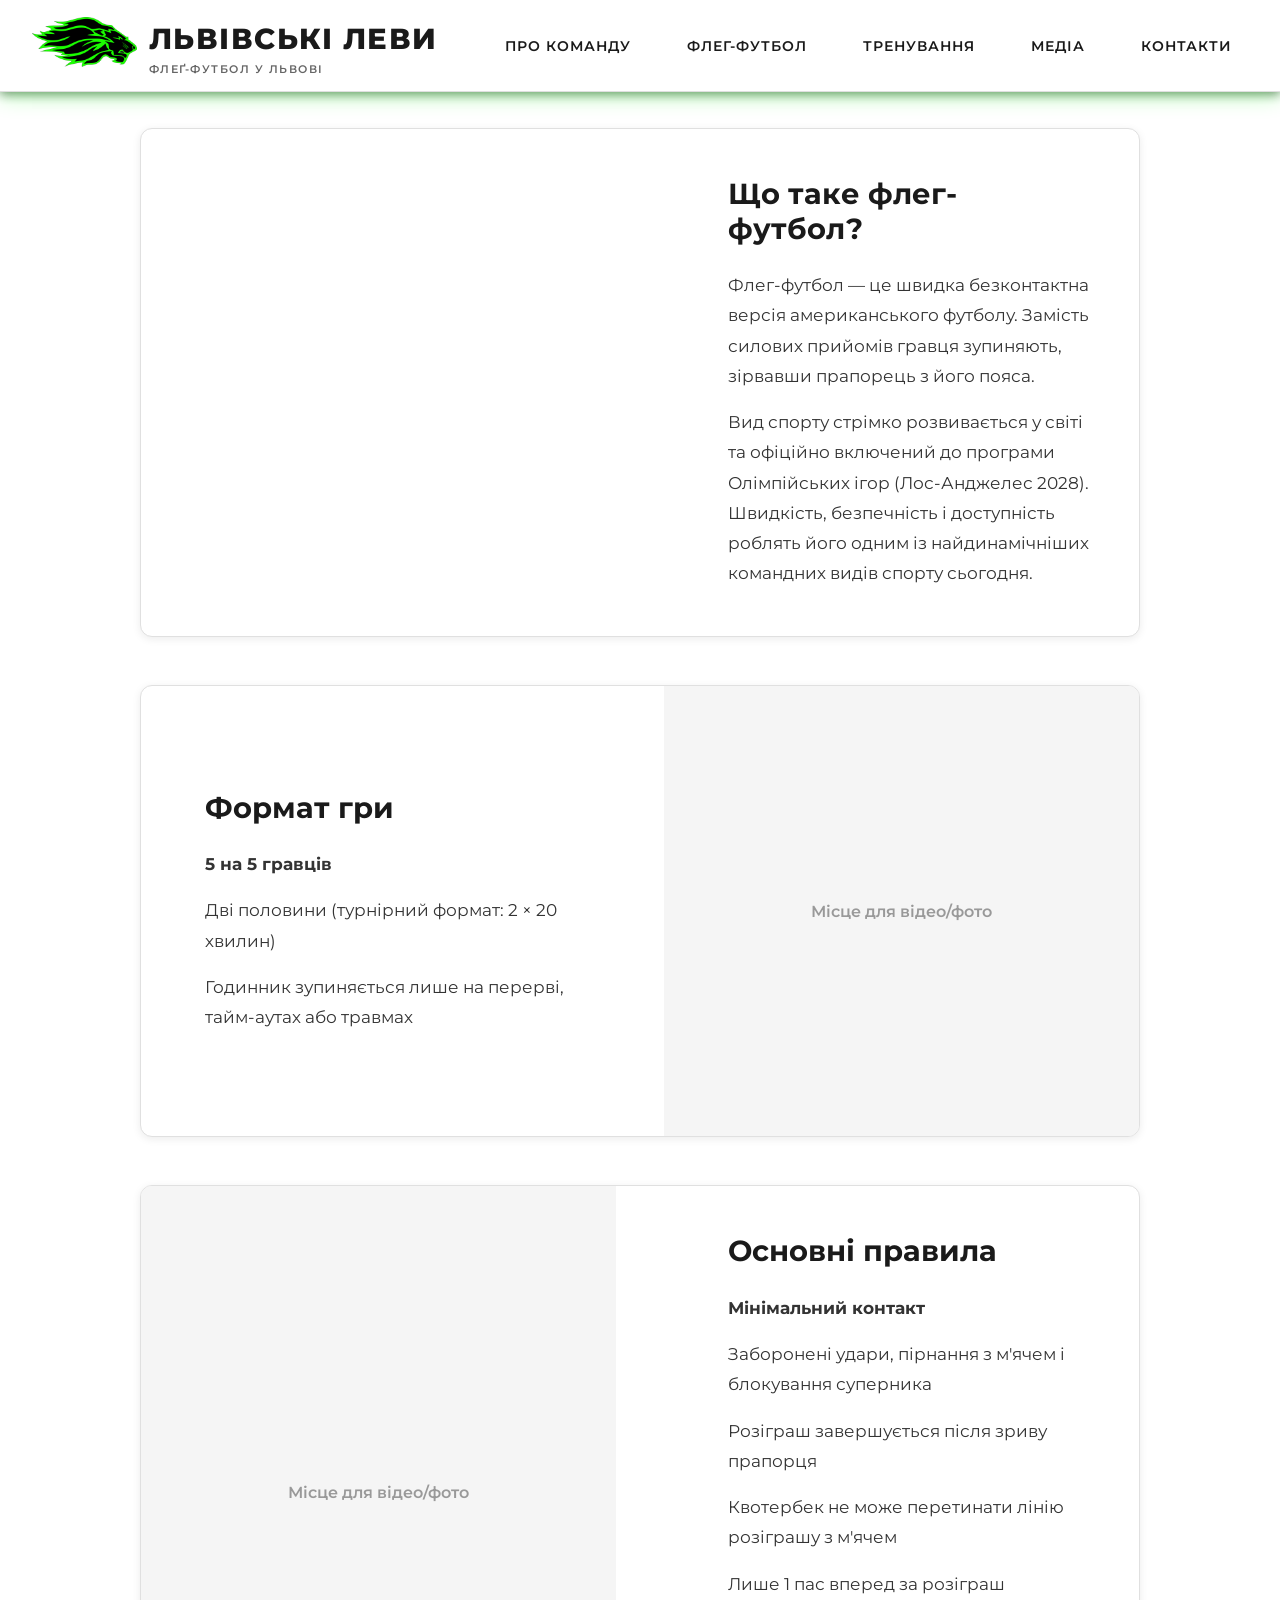
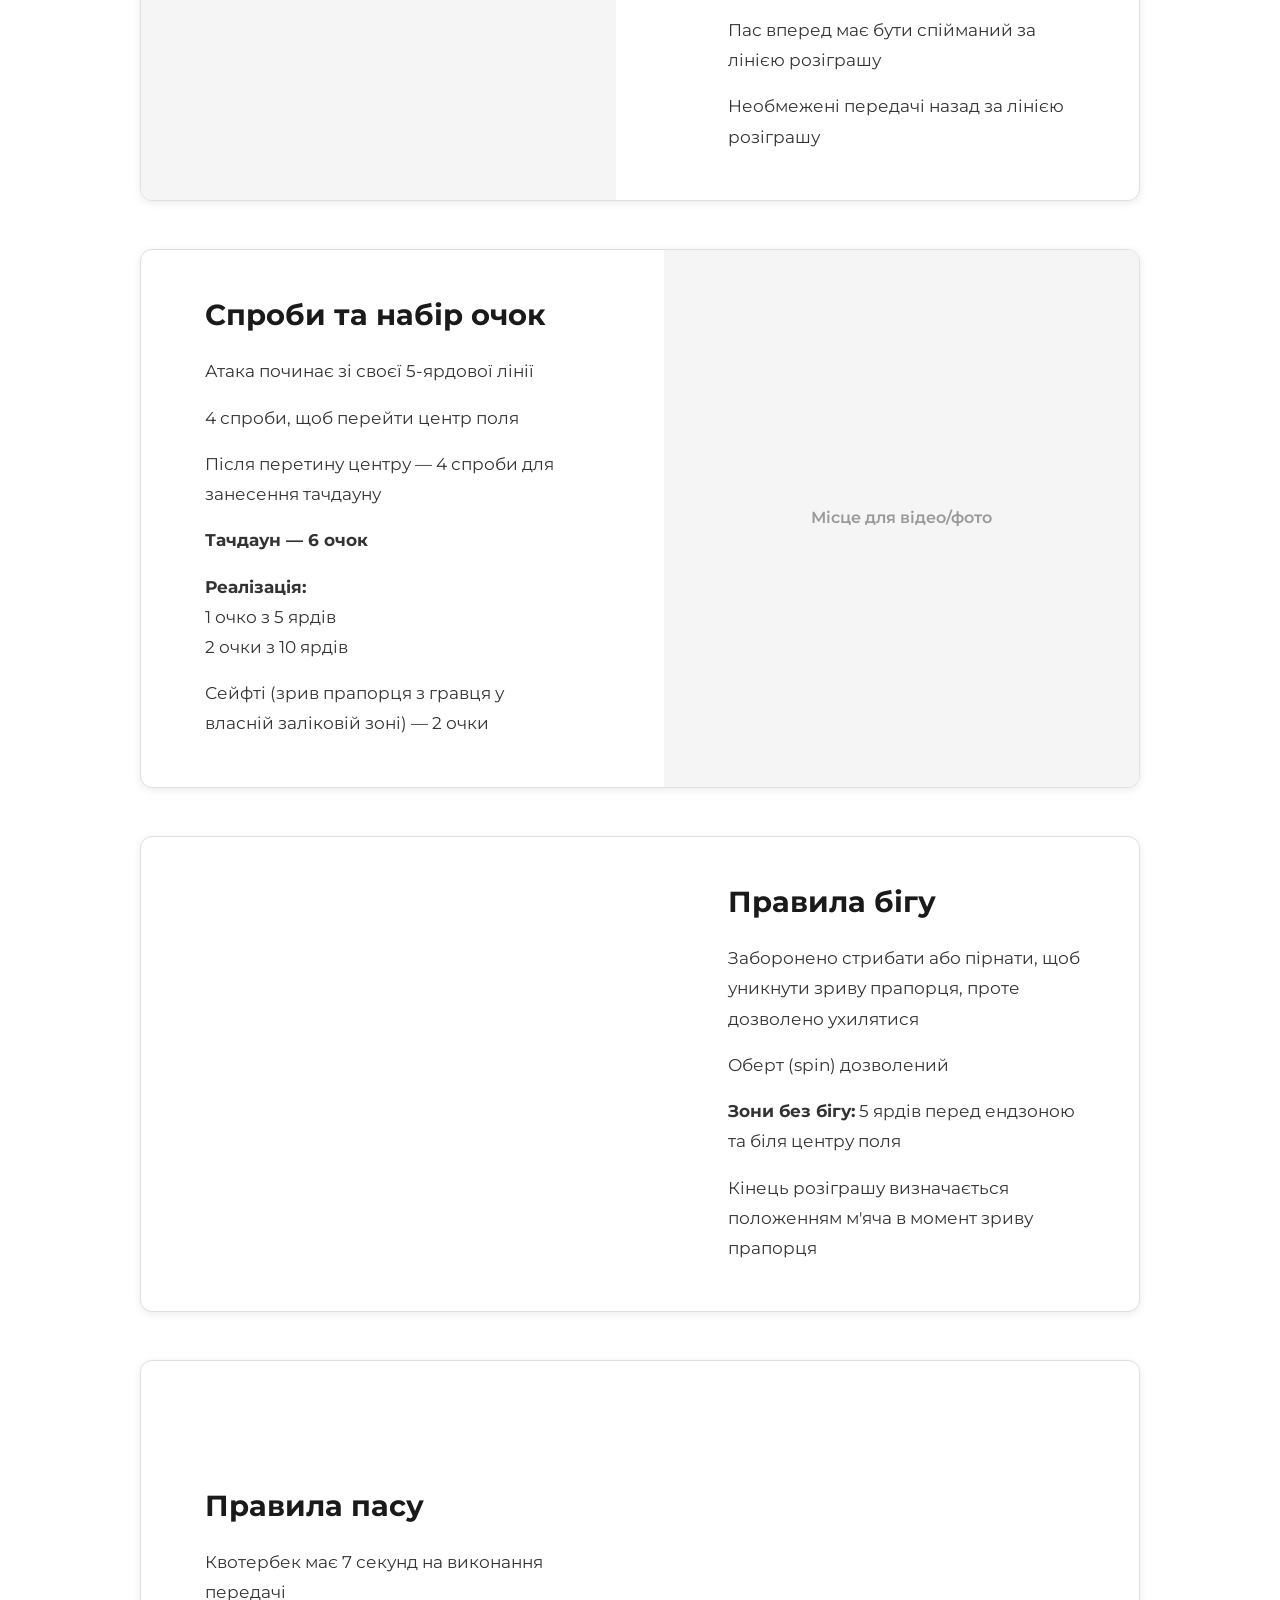
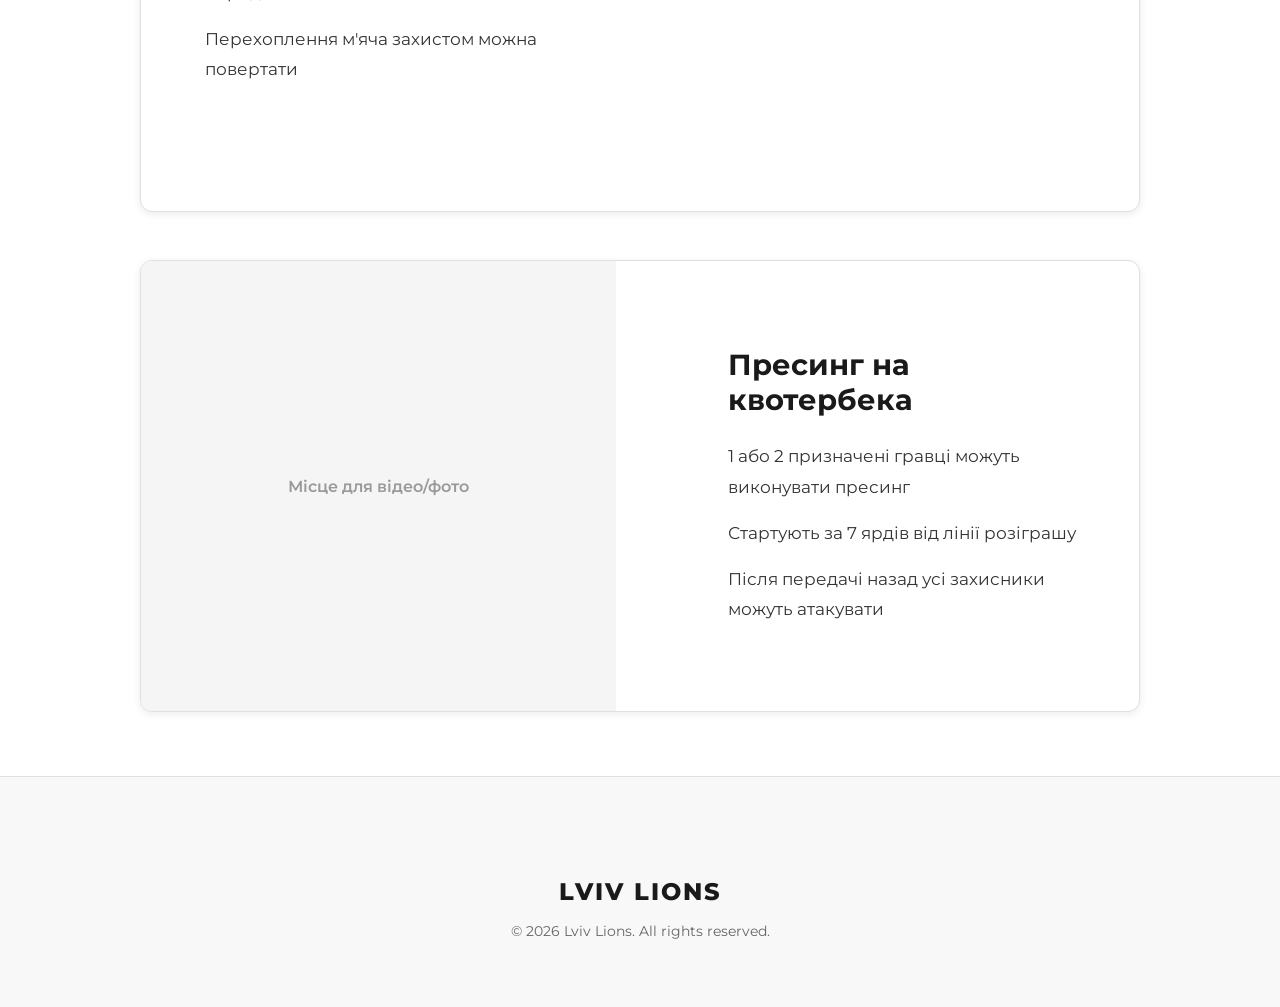
==== flag-football.html @ c024d2a3 "wip" ====
<!DOCTYPE html>
<html lang="uk">

<head>
    <meta charset="UTF-8">
    <meta name="viewport" content="width=device-width, initial-scale=1.0">
    <title>Флег-футбол - Львівські Леви</title>
    <link rel="preconnect" href="https://fonts.googleapis.com">
    <link rel="preconnect" href="https://fonts.gstatic.com" crossorigin>
    <link href="https://fonts.googleapis.com/css2?family=Bebas+Neue&family=Montserrat:wght@400;600;700;800&display=swap"
        rel="stylesheet">
    <link rel="stylesheet" href="styles.css">
    <style>
        /* Override styles for minimalistic white design */
        body {
            background: #ffffff;
        }

        .header {
            background: #ffffff !important;
            border-bottom: 1px solid #e0e0e0;
        }

        .logo-text {
            color: #1a1a1a;
        }

        .logo-tagline {
            color: #666666;
        }

        .nav-menu a {
            color: #1a1a1a;
        }

        .nav-menu a:hover {
            color: #666666;
        }

        .flag-football-page {
            background: #ffffff;
            padding: 8rem 0 4rem 0;
        }

        @media (max-width: 768px) {
            .flag-football-page {
                padding: 6rem 0 4rem 0;
            }
        }

        .page-title {
            color: #1a1a1a;
            font-size: 2.5rem;
            font-weight: 700;
            letter-spacing: 2px;
        }

        .page-subtitle {
            color: #666666;
            font-size: 1rem;
        }

        .rule-tile {
            background: #ffffff;
            border: 1px solid #e0e0e0;
            box-shadow: 0 2px 8px rgba(0, 0, 0, 0.08);
        }

        .rule-tile:hover {
            border-color: #cccccc;
            box-shadow: 0 4px 16px rgba(0, 0, 0, 0.12);
            transform: translateY(-2px);
        }

        @media (min-width: 968px) {
            .rule-tile {
                gap: 3rem;
            }
        }

        .rule-tile__title {
            color: #1a1a1a;
            font-size: 1.8rem;
            font-weight: 700;
        }

        .rule-tile__text {
            color: #333333;
            line-height: 1.8;
        }

        .rules-tiles {
            max-width: 1000px;
            margin: 0 auto;
        }

        .rule-tile__media {
            height: 100%;
            min-height: 400px;
            overflow: hidden;
        }

        @media (min-width: 968px) {
            .rule-tile__media {
                min-height: 450px;
            }
        }

        .rule-tile__content {
            padding: 2rem 2rem 2rem 3rem;
        }

        @media (min-width: 968px) {
            .rule-tile__content {
                padding: 3rem 3rem 3rem 4rem;
            }
        }

        .rule-tile__video {
            width: 100%;
            height: 100%;
            min-height: 100%;
            object-fit: cover;
            object-position: center center;
            display: block;
        }

        .rule-tile__placeholder {
            width: 100%;
            height: 100%;
            display: flex;
            align-items: center;
            justify-content: center;
            background: #f5f5f5;
            color: #999999;
            font-size: 1rem;
            font-weight: 600;
            text-align: center;
            padding: 2rem;
        }

        .footer {
            background: #f8f8f8;
            border-top: 1px solid #e0e0e0;
        }

        .footer-simple h3 {
            color: #1a1a1a;
        }

        .footer-simple p {
            color: #666666;
        }

        .hamburger span {
            background: #1a1a1a;
        }

        @media (max-width: 768px) {
            .page-title {
                font-size: 2rem;
            }
        }
    </style>
</head>

<body>
    <header class="header">
        <div class="header-container">
            <div class="logo">
                <div class="logo-icon">
                    <img src="assets/logo.png" alt="Lviv Lions Logo">
                </div>
                <div class="logo-text-wrapper">
                    <span class="logo-text">ЛЬВІВСЬКІ ЛЕВИ</span>
                    <span class="logo-tagline">Флеґ-футбол у Львові</span>
                </div>
            </div>
            <nav class="nav">
                <ul class="nav-menu">
                    <li><a href="index.html#about">ПРО КОМАНДУ</a></li>
                    <li><a href="flag-football.html">ФЛЕГ-ФУТБОЛ</a></li>
                    <li><a href="index.html#practice-locations">ТРЕНУВАННЯ</a></li>
                    <li><a href="index.html#gallery">МЕДІА</a></li>
                    <li><a href="index.html#contact">КОНТАКТИ</a></li>
                </ul>
            </nav>
            <div class="hamburger">
                <span></span>
                <span></span>
                <span></span>
            </div>
        </div>
    </header>

    <section class="flag-football-page">
        <div class="container">
            <div class="rules-tiles">
                <div class="rule-tile">
                    <div class="rule-tile__media">
                        <video class="rule-tile__video" autoplay loop muted playsinline>
                            <source src="assets/catch-top.mp4" type="video/mp4">
                            Ваш браузер не підтримує відео.
                        </video>
                    </div>
                    <div class="rule-tile__content">
                        <h2 class="rule-tile__title">Що таке флег-футбол?</h2>
                        <p class="rule-tile__text">
                            Флег-футбол — це швидка безконтактна версія американського футболу. Замість силових прийомів
                            гравця зупиняють, зірвавши прапорець з його пояса.
                        </p>
                        <p class="rule-tile__text">
                            Вид спорту стрімко розвивається у світі та офіційно включений до програми Олімпійських ігор
                            (Лос-Анджелес 2028). Швидкість, безпечність і доступність роблять його одним із
                            найдинамічніших командних видів спорту сьогодня.
                        </p>
                    </div>
                </div>

                <div class="rule-tile">
                    <div class="rule-tile__media">
                        <div class="rule-tile__placeholder">Місце для відео/фото</div>
                    </div>
                    <div class="rule-tile__content">
                        <h2 class="rule-tile__title">Формат гри</h2>
                        <p class="rule-tile__text">
                            <strong>5 на 5 гравців</strong>
                        </p>
                        <p class="rule-tile__text">
                            Дві половини (турнірний формат: 2 × 20 хвилин)
                        </p>
                        <p class="rule-tile__text">
                            Годинник зупиняється лише на перерві, тайм-аутах або травмах
                        </p>
                    </div>
                </div>

                <div class="rule-tile">
                    <div class="rule-tile__media">
                        <div class="rule-tile__placeholder">Місце для відео/фото</div>
                    </div>
                    <div class="rule-tile__content">
                        <h2 class="rule-tile__title">Основні правила</h2>
                        <p class="rule-tile__text">
                            <strong>Мінімальний контакт</strong>
                        </p>
                        <p class="rule-tile__text">
                            Заборонені удари, пірнання з м'ячем і блокування суперника
                        </p>
                        <p class="rule-tile__text">
                            Розіграш завершується після зриву прапорця
                        </p>
                        <p class="rule-tile__text">
                            Квотербек не може перетинати лінію розіграшу з м'ячем
                        </p>
                        <p class="rule-tile__text">
                            Лише 1 пас вперед за розіграш
                        </p>
                        <p class="rule-tile__text">
                            Пас вперед має бути спійманий за лінією розіграшу
                        </p>
                        <p class="rule-tile__text">
                            Необмежені передачі назад за лінією розіграшу
                        </p>
                    </div>
                </div>

                <div class="rule-tile">
                    <div class="rule-tile__media">
                        <div class="rule-tile__placeholder">Місце для відео/фото</div>
                    </div>
                    <div class="rule-tile__content">
                        <h2 class="rule-tile__title">Спроби та набір очок</h2>
                        <p class="rule-tile__text">
                            Атака починає зі своєї 5-ярдової лінії
                        </p>
                        <p class="rule-tile__text">
                            4 спроби, щоб перейти центр поля
                        </p>
                        <p class="rule-tile__text">
                            Після перетину центру — 4 спроби для занесення тачдауну
                        </p>
                        <p class="rule-tile__text">
                            <strong>Тачдаун — 6 очок</strong>
                        </p>
                        <p class="rule-tile__text">
                            <strong>Реалізація:</strong><br>
                            1 очко з 5 ярдів<br>
                            2 очки з 10 ярдів
                        </p>
                        <p class="rule-tile__text">
                            Сейфті (зрив прапорця з гравця у власній заліковій зоні) — 2 очки
                        </p>
                    </div>
                </div>

                <div class="rule-tile">
                    <div class="rule-tile__media">
                        <video class="rule-tile__video" autoplay loop muted playsinline>
                            <source src="assets/run-square.mp4?v=2" type="video/mp4">
                            Ваш браузер не підтримує відео.
                        </video>
                    </div>
                    <div class="rule-tile__content">
                        <h2 class="rule-tile__title">Правила бігу</h2>
                        <p class="rule-tile__text">
                            Заборонено стрибати або пірнати, щоб уникнути зриву прапорця, проте дозволено ухилятися
                        </p>
                        <p class="rule-tile__text">
                            Оберт (spin) дозволений
                        </p>
                        <p class="rule-tile__text">
                            <strong>Зони без бігу:</strong> 5 ярдів перед ендзоною та біля центру поля
                        </p>
                        <p class="rule-tile__text">
                            Кінець розіграшу визначається положенням м'яча в момент зриву прапорця
                        </p>
                    </div>
                </div>

                <div class="rule-tile">
                    <div class="rule-tile__media">
                        <video class="rule-tile__video" autoplay loop muted playsinline>
                            <source src="assets/catchm-square.mp4?v=2" type="video/mp4">
                            Ваш браузер не підтримує відео.
                        </video>
                    </div>
                    <div class="rule-tile__content">
                        <h2 class="rule-tile__title">Правила пасу</h2>
                        <p class="rule-tile__text">
                            Квотербек має 7 секунд на виконання передачі
                        </p>
                        <p class="rule-tile__text">
                            Перехоплення м'яча захистом можна повертати
                        </p>
                    </div>
                </div>

                <div class="rule-tile">
                    <div class="rule-tile__media">
                        <div class="rule-tile__placeholder">Місце для відео/фото</div>
                    </div>
                    <div class="rule-tile__content">
                        <h2 class="rule-tile__title">Пресинг на квотербека</h2>
                        <p class="rule-tile__text">
                            1 або 2 призначені гравці можуть виконувати пресинг
                        </p>
                        <p class="rule-tile__text">
                            Стартують за 7 ярдів від лінії розіграшу
                        </p>
                        <p class="rule-tile__text">
                            Після передачі назад усі захисники можуть атакувати
                        </p>
                    </div>
                </div>
            </div>
        </div>
    </section>

    <footer class="footer">
        <div class="container">
            <div class="footer-simple">
                <h3>LVIV LIONS</h3>
                <p>&copy; 2026 Lviv Lions. All rights reserved.</p>
            </div>
        </div>
    </footer>

    <script src="script.js"></script>
</body>

</html>
---- styles.css ----
* {
    margin: 0;
    padding: 0;
    box-sizing: border-box;
}

:root {
    /* Primary Brand Colors - Neon Green */
    --primary-color: #00FF00;
    --primary-light: #66FF66;
    --primary-dark: #00BB00;

    /* Secondary Colors - Black */
    --secondary-color: #000000;
    --secondary-light: #1A1A1A;
    --secondary-dark: #0D0D0D;

    /* Accent Colors - Bright Lime */
    --accent-color: #39FF14;
    --accent-light: #B3FFB3;
    --accent-dark: #00CC33;

    /* Text Colors */
    --text-dark: #000000;
    --text-body: #333333;
    --text-light: #ffffff;
    --text-gray: #666666;
    --text-muted: #999999;

    /* Background Colors */
    --bg-light: #FFFFFF;
    --bg-light-alt: #F8F8F8;
    --bg-dark: #0D0D0D;
    --bg-dark-alt: #1A1A1A;

    /* Border Colors */
    --border-light: #E0E0E0;
    --border-dark: rgba(255, 255, 255, 0.1);
    --border-accent: #00FF00;

    /* Effects */
    --glow-green: 0 0 20px rgba(0, 255, 0, 0.4);
    --shadow-light: 0 5px 20px rgba(0, 0, 0, 0.1);
    --shadow-dark: 0 10px 40px rgba(0, 0, 0, 0.3);
    --transition: all 0.3s ease;
}

body {
    font-family: 'Montserrat', sans-serif;
    color: var(--text-dark);
    line-height: 1.6;
    overflow-x: hidden;
}

html {
    scroll-behavior: smooth;
}

.container {
    max-width: 1200px;
    margin: 0 auto;
    padding: 0 1rem;
}

@media (min-width: 768px) {
    .container {
        padding: 0 2rem;
    }
}

.header {
    position: fixed;
    top: 0;
    width: 100%;
    background: linear-gradient(135deg, #000000 0%, #1a1a1a 50%, #000000 100%);
    backdrop-filter: blur(10px);
    z-index: 1000;
    border-bottom: 2px solid var(--primary-color);
    box-shadow: 0 4px 20px rgba(0, 255, 0, 0.3), 0 2px 10px rgba(0, 0, 0, 0.5);
}

.header-container {
    max-width: 1400px;
    margin: 0 auto;
    padding: 1rem;
    display: flex;
    justify-content: space-between;
    align-items: center;
}

@media (min-width: 768px) {
    .header-container {
        padding: 1rem 2rem;
    }
}

.logo {
    display: flex;
    align-items: center;
    gap: 0.75rem;
}

.logo-text-wrapper {
    display: flex;
    flex-direction: column;
    gap: 0.1rem;
}

.logo-icon img,
.logo-icon svg {
    color: var(--primary-color);
    height: 35px;
    width: auto;
    object-fit: contain;
}

@media (min-width: 768px) {

    .logo-icon img,
    .logo-icon svg {
        height: 50px;
        width: auto;
    }
}

.logo-text {
    font-family: 'Montserrat', sans-serif;
    font-size: 1.5rem;
    font-weight: 800;
    color: white;
    letter-spacing: 1px;
}

@media (min-width: 768px) {
    .logo-text {
        font-size: 1.8rem;
        letter-spacing: 1.5px;
    }
}

.logo-tagline {
    font-family: 'Montserrat', sans-serif;
    font-size: 0.65rem;
    font-weight: 600;
    letter-spacing: 1px;
    color: var(--primary-color);
    text-transform: uppercase;
    line-height: 1;
}

@media (min-width: 768px) {
    .logo-tagline {
        font-size: 0.7rem;
        letter-spacing: 1.5px;
    }
}

.nav-menu {
    display: none;
    list-style: none;
}

@media (min-width: 768px) {
    .nav-menu {
        display: flex;
        gap: 1.5rem;
    }
}

.nav-menu a {
    color: white;
    text-decoration: none;
    font-weight: 600;
    font-size: 0.9rem;
    transition: var(--transition);
    letter-spacing: 1px;
    padding: 0.5rem 1rem;
    border-radius: 4px;
    position: relative;
}

.nav-menu a::after {
    content: '';
    position: absolute;
    bottom: 0;
    left: 50%;
    transform: translateX(-50%);
    width: 0;
    height: 2px;
    background: var(--primary-color);
    transition: var(--transition);
}

.nav-menu a:hover {
    color: var(--primary-color);
}

.nav-menu a:hover::after {
    width: 80%;
}

.hamburger {
    display: flex;
    flex-direction: column;
    gap: 5px;
    cursor: pointer;
}

@media (min-width: 768px) {
    .hamburger {
        display: none;
    }
}

.hamburger span {
    width: 25px;
    height: 3px;
    background: var(--text-light);
    transition: var(--transition);
}

.nav-menu.active {
    display: flex;
    position: fixed;
    left: 0;
    top: 70px;
    flex-direction: column;
    background: rgba(10, 10, 10, 0.98);
    width: 100%;
    text-align: center;
    padding: 2rem 0;
    gap: 1.5rem;
}

.hero {
    min-height: 100vh;
    display: flex;
    align-items: center;
    justify-content: center;
    position: relative;
    overflow: hidden;
    padding: 6rem 1rem 4rem;
}

.hero-background {
    position: absolute;
    top: 0;
    left: 0;
    right: 0;
    bottom: 0;
    background: linear-gradient(135deg, var(--secondary-color) 0%, var(--secondary-light) 100%);
}

.hero-overlay {
    position: absolute;
    top: 0;
    left: 0;
    right: 0;
    bottom: 0;
    background: radial-gradient(circle at center, transparent 0%, rgba(10, 10, 10, 0.8) 100%);
}

.hero-pattern {
    position: absolute;
    top: 0;
    left: 0;
    right: 0;
    bottom: 0;
    background:
        linear-gradient(45deg, transparent 48%, rgba(0, 255, 0, 0.03) 49%, rgba(0, 255, 0, 0.03) 51%, transparent 52%),
        linear-gradient(-45deg, transparent 48%, rgba(0, 255, 0, 0.03) 49%, rgba(0, 255, 0, 0.03) 51%, transparent 52%);
    background-size: 60px 60px;
    opacity: 0.5;
}

.hero-content {
    position: relative;
    z-index: 2;
    text-align: center;
    color: var(--text-light);
}

.hero-title {
    font-family: 'Bebas Neue', sans-serif;
    font-size: clamp(3rem, 12vw, 10rem);
    font-weight: bold;
    letter-spacing: 8px;
    margin-bottom: 0.5rem;
    background: linear-gradient(135deg, var(--primary-color) 0%, var(--accent-color) 100%);
    -webkit-background-clip: text;
    -webkit-text-fill-color: transparent;
    background-clip: text;
    animation: glow 2s ease-in-out infinite alternate;
}

@media (min-width: 768px) {
    .hero-title {
        letter-spacing: 15px;
        margin-bottom: 1rem;
    }
}

@keyframes glow {
    from {
        filter: drop-shadow(0 0 20px rgba(0, 255, 0, 0.5));
    }

    to {
        filter: drop-shadow(0 0 40px rgba(0, 255, 0, 0.8));
    }
}

.hero-slogan {
    font-size: clamp(1.2rem, 3vw, 2rem);
    font-weight: 700;
    margin-bottom: 0.5rem;
    color: var(--text-light);
}

.hero-subtitle {
    font-size: clamp(0.8rem, 2vw, 1.5rem);
    letter-spacing: 4px;
    margin-bottom: 2rem;
    font-weight: 600;
    color: var(--text-light);
}

@media (min-width: 768px) {
    .hero-subtitle {
        letter-spacing: 8px;
        margin-bottom: 3rem;
    }
}

.hero-buttons {
    display: flex;
    gap: 1rem;
    justify-content: center;
    flex-wrap: wrap;
}

@media (min-width: 768px) {
    .hero-buttons {
        gap: 1.5rem;
    }
}

.btn {
    padding: 0.875rem 2rem;
    font-weight: 700;
    font-size: 0.85rem;
    letter-spacing: 2px;
    text-decoration: none;
    border: none;
    cursor: pointer;
    transition: var(--transition);
    text-transform: uppercase;
    position: relative;
    overflow: hidden;
    display: inline-block;
}

@media (min-width: 768px) {
    .btn {
        padding: 1rem 2.5rem;
        font-size: 0.9rem;
    }
}

.btn-primary {
    background: var(--primary-color);
    color: var(--text-dark);
}

.btn-primary:hover {
    background: var(--accent-color);
    transform: translateY(-3px);
    box-shadow: var(--glow-green);
}

.btn-secondary {
    background: transparent;
    color: var(--text-light);
    border: 2px solid var(--primary-color);
}

.btn-secondary:hover {
    background: var(--primary-color);
    color: var(--text-dark);
    transform: translateY(-3px);
}

.scroll-indicator {
    position: absolute;
    bottom: 2rem;
    left: 50%;
    transform: translateX(-50%);
    display: flex;
    flex-direction: column;
    align-items: center;
    gap: 1rem;
    color: var(--primary-color);
    font-size: 0.7rem;
    letter-spacing: 2px;
    font-weight: 600;
}

@media (min-width: 768px) {
    .scroll-indicator {
        bottom: 3rem;
        font-size: 0.8rem;
    }
}

.scroll-line {
    width: 2px;
    height: 40px;
    background: linear-gradient(to bottom, var(--primary-color), transparent);
    animation: scroll 2s ease-in-out infinite;
}

@media (min-width: 768px) {
    .scroll-line {
        height: 50px;
    }
}

@keyframes scroll {

    0%,
    100% {
        opacity: 0;
        transform: translateY(0);
    }

    50% {
        opacity: 1;
        transform: translateY(20px);
    }
}

section {
    padding: 4rem 0;
}

@media (min-width: 768px) {
    section {
        padding: 6rem 0;
    }
}

.section-header {
    text-align: center;
    margin-bottom: 3rem;
}

@media (min-width: 768px) {
    .section-header {
        margin-bottom: 4rem;
    }
}

.section-label {
    display: inline-block;
    color: var(--primary-color);
    font-weight: 700;
    font-size: 0.85rem;
    letter-spacing: 2px;
    margin-bottom: 0.75rem;
}

@media (min-width: 768px) {
    .section-label {
        font-size: 0.9rem;
        letter-spacing: 3px;
        margin-bottom: 1rem;
    }
}

.section-title {
    font-family: 'Bebas Neue', sans-serif;
    font-size: clamp(2rem, 5vw, 4rem);
    letter-spacing: 3px;
    color: var(--text-dark);
}

@media (min-width: 768px) {
    .section-title {
        letter-spacing: 5px;
    }
}

.section-subtitle {
    font-size: 1.1rem;
    color: var(--text-gray);
    margin-top: 0.5rem;
}

.about {
    background: var(--bg-light-alt);
}

.about-content {
    display: grid;
    grid-template-columns: 1fr;
    gap: 2rem;
    align-items: center;
}

@media (min-width: 968px) {
    .about-content {
        grid-template-columns: 1fr 1fr;
        gap: 4rem;
    }
}

.mission-title {
    font-size: 1.5rem;
    margin-bottom: 1rem;
    color: var(--text-dark);
}

.mission-statement {
    font-size: 1.1rem;
    font-weight: 500;
    margin-bottom: 2rem;
    color: var(--text-dark);
    line-height: 1.8;
}

.brand-colors {
    display: grid;
    grid-template-columns: repeat(auto-fit, minmax(100px, 1fr));
    gap: 1rem;
    margin-bottom: 2rem;
}

.color-item {
    text-align: center;
}

.color-swatch {
    width: 100%;
    height: 80px;
    border-radius: 8px;
    margin-bottom: 0.5rem;
    border: 2px solid #e0e0e0;
}

.color-name {
    display: block;
    font-weight: 700;
    font-size: 0.9rem;
    margin-bottom: 0.25rem;
}

.color-code {
    display: block;
    font-size: 0.8rem;
    color: var(--text-gray);
}

.stats {
    display: grid;
    grid-template-columns: 1fr;
    gap: 1rem;
    margin-top: 2rem;
}

@media (min-width: 640px) {
    .stats {
        grid-template-columns: repeat(3, 1fr);
        gap: 2rem;
    }
}

.stat-item {
    text-align: center;
    padding: 1.5rem;
    background: white;
    border-left: 4px solid var(--primary-color);
    box-shadow: var(--shadow-light);
}

@media (min-width: 768px) {
    .stat-item {
        padding: 2rem;
    }
}

.stat-number {
    display: block;
    font-family: 'Bebas Neue', sans-serif;
    font-size: 2.5rem;
    color: var(--primary-color);
    letter-spacing: 2px;
}

@media (min-width: 768px) {
    .stat-number {
        font-size: 3rem;
    }
}

.stat-label {
    display: block;
    font-size: 0.85rem;
    color: var(--text-gray);
    font-weight: 600;
    text-transform: uppercase;
    letter-spacing: 1px;
}

@media (min-width: 768px) {
    .stat-label {
        font-size: 0.9rem;
    }
}

.about-image {
    display: flex;
    justify-content: center;
    align-items: center;
}

.image-placeholder {
    width: 100%;
    max-width: 400px;
    aspect-ratio: 1;
    background: linear-gradient(135deg, var(--secondary-color) 0%, var(--secondary-light) 100%);
    display: flex;
    align-items: center;
    justify-content: center;
    color: var(--primary-color);
    border-radius: 10px;
    position: relative;
    overflow: hidden;
}

.image-placeholder::before {
    content: '';
    position: absolute;
    top: -50%;
    left: -50%;
    width: 200%;
    height: 200%;
    background: linear-gradient(45deg, transparent, rgba(0, 255, 0, 0.1), transparent);
    animation: shine 3s infinite;
}

@keyframes shine {
    0% {
        transform: rotate(0deg);
    }

    100% {
        transform: rotate(360deg);
    }
}

.feed {
    background: white;
}

.feed-first {
    padding-top: 8rem;
}

@media (min-width: 768px) {
    .feed-first {
        padding-top: 10rem;
    }
}

.feed-grid {
    display: grid;
    grid-template-columns: 1fr;
    gap: 1.5rem;
}

@media (min-width: 768px) {
    .feed-grid {
        grid-template-columns: repeat(2, 1fr);
        gap: 2rem;
    }
}

@media (min-width: 968px) {
    .feed-grid {
        grid-template-columns: repeat(3, 1fr);
    }
}

.feed-item {
    background: white;
    border: 1px solid var(--border-light);
    overflow: hidden;
    transition: var(--transition);
    cursor: pointer;
    display: flex;
    flex-direction: column;
}

.feed-item:hover {
    transform: translateY(-5px);
    box-shadow: var(--shadow-light);
    border-color: var(--primary-color);
}

.feed-item-large {
    grid-column: span 1;
    grid-row: span 1;
}

@media (min-width: 768px) {
    .feed-item-large {
        grid-column: span 1;
        grid-row: span 2;
    }
}

@media (min-width: 968px) {
    .feed-item-large {
        grid-column: span 1;
        grid-row: span 2;
    }
}

.feed-image {
    height: 250px;
    background: linear-gradient(135deg, #1a1a1a 0%, #2a2a2a 100%);
    position: relative;
    overflow: hidden;
}

@media (min-width: 768px) {
    .feed-image {
        height: 280px;
    }
}

.team-link .feed-image {
    height: 200px;
}

@media (min-width: 768px) {
    .team-link .feed-image {
        height: 220px;
    }
}

.feed-item-large .feed-image {
    height: 300px;
}

@media (min-width: 768px) {
    .feed-item-large .feed-image {
        height: 100%;
        min-height: 400px;
    }
}

.feed-image.instagram-post {
    background: linear-gradient(135deg, #1a1a1a 0%, #2a2a2a 100%);
}

.feed-badge {
    position: absolute;
    top: 1rem;
    left: 1rem;
    background: var(--primary-color);
    color: var(--text-dark);
    padding: 0.5rem 1rem;
    font-size: 0.75rem;
    font-weight: 700;
    letter-spacing: 1px;
    z-index: 2;
}

@media (min-width: 768px) {
    .feed-badge {
        font-size: 0.8rem;
    }
}

.feed-content {
    padding: 1.5rem;
    flex: 1;
    display: flex;
    flex-direction: column;
}

@media (min-width: 768px) {
    .feed-content {
        padding: 2rem;
    }
}

.team-link .feed-content {
    padding: 1rem;
}

@media (min-width: 768px) {
    .team-link .feed-content {
        padding: 1.25rem;
    }
}

.feed-meta {
    color: var(--primary-color);
    font-size: 0.75rem;
    font-weight: 700;
    letter-spacing: 1px;
    text-transform: uppercase;
    margin-bottom: 0.75rem;
}

@media (min-width: 768px) {
    .feed-meta {
        font-size: 0.8rem;
        margin-bottom: 1rem;
    }
}

.feed-title {
    font-size: 1.2rem;
    margin-bottom: 0.75rem;
    color: var(--text-dark);
    line-height: 1.3;
}

@media (min-width: 768px) {
    .feed-title {
        font-size: 1.4rem;
        margin-bottom: 1rem;
    }
}

.feed-item-large .feed-title {
    font-size: 1.5rem;
}

@media (min-width: 768px) {
    .feed-item-large .feed-title {
        font-size: 2rem;
    }
}

.feed-description {
    color: var(--text-gray);
    line-height: 1.7;
    margin-bottom: 1rem;
    flex: 1;
    font-size: 0.9rem;
}

@media (min-width: 768px) {
    .feed-description {
        font-size: 0.95rem;
    }
}

.feed-item-large .feed-description {
    font-size: 1rem;
}

@media (min-width: 768px) {
    .feed-item-large .feed-description {
        font-size: 1.1rem;
    }
}

.feed-link {
    color: var(--primary-color);
    text-decoration: none;
    font-weight: 700;
    font-size: 0.85rem;
    letter-spacing: 1px;
    transition: var(--transition);
}

@media (min-width: 768px) {
    .feed-link {
        font-size: 0.9rem;
    }
}

.feed-link:hover {
    color: var(--accent-color);
}

.instagram-tile {
    text-decoration: none;
    color: var(--text-dark);
    background: white;
    display: flex;
    flex-direction: column;
}

.instagram-tile:hover {
    transform: translateY(-5px);
    box-shadow: var(--shadow-light);
}

.instagram-header {
    display: flex;
    justify-content: space-between;
    align-items: center;
    padding: 0.75rem 1rem;
    border-bottom: 1px solid var(--border-light);
}

.instagram-profile {
    display: flex;
    align-items: center;
    gap: 0.75rem;
}

.instagram-avatar {
    width: 32px;
    height: 32px;
    border-radius: 50%;
    overflow: hidden;
    border: 2px solid var(--primary-color);
}

.instagram-avatar img {
    width: 100%;
    height: 100%;
    object-fit: cover;
}

.instagram-info {
    display: flex;
    flex-direction: column;
}

.instagram-username {
    font-weight: 600;
    font-size: 0.875rem;
    color: var(--text-dark);
}

.instagram-location {
    font-size: 0.75rem;
    color: var(--text-gray);
}

.instagram-icon {
    font-size: 1.5rem;
    color: var(--text-dark);
}

.instagram-post-image {
    background: linear-gradient(135deg, #1a1a1a 0%, #2a2a2a 100%);
    flex: 1;
    min-height: 350px;
    position: relative;
    overflow: hidden;
}

@media (min-width: 768px) {
    .instagram-post-image {
        min-height: 450px;
    }
}

.instagram-video {
    width: 100%;
    height: 100%;
    object-fit: cover;
    object-position: 30% 40%;
    position: absolute;
    top: 0;
    left: 0;
}

.instagram-actions {
    padding: 0.75rem 1rem;
}

.instagram-action-buttons {
    display: flex;
    gap: 1rem;
    margin-bottom: 0.5rem;
}

.action-icon {
    font-size: 1.5rem;
    cursor: pointer;
    transition: var(--transition);
}

.action-icon:hover {
    transform: scale(1.1);
}

.instagram-likes {
    font-weight: 600;
    font-size: 0.875rem;
    color: var(--text-dark);
}

.instagram-caption {
    padding: 0 1rem 0.5rem;
    font-size: 0.875rem;
    line-height: 1.5;
}

.instagram-username-bold {
    font-weight: 600;
    margin-right: 0.5rem;
    color: var(--text-dark);
}

.caption-text {
    color: var(--text-dark);
}

.instagram-view-more {
    padding: 0 1rem 1rem;
    font-size: 0.875rem;
    color: var(--text-gray);
}

.team-link {
    text-decoration: none;
    color: inherit;
}

.team-link:hover .feed-title {
    color: var(--primary-color);
}

.team-image {
    background: linear-gradient(135deg, #1a1a1a 0%, #2a2a2a 100%);
    position: relative;
    overflow: hidden;
}

.male-team {
    background: linear-gradient(135deg, #0a0a0a 0%, #1a1a1a 100%);
}

.female-team {
    background: linear-gradient(135deg, #1a1a1a 0%, #2a2a2a 100%);
}

.youtube-bg {
    background: linear-gradient(135deg, #2a2a2a 0%, #3a3a3a 100%);
}

.flag-football-bg {
    background: linear-gradient(135deg, #1a1a1a 0%, #2a2a2a 100%);
}

.team-overlay {
    position: absolute;
    top: 0;
    left: 0;
    right: 0;
    bottom: 0;
    background: rgba(0, 255, 0, 0.1);
    display: flex;
    align-items: center;
    justify-content: center;
    transition: var(--transition);
}

.team-link:hover .team-overlay {
    background: rgba(0, 255, 0, 0.2);
}

.team-icon {
    font-size: 2.5rem;
    opacity: 0.3;
    transition: var(--transition);
}

@media (min-width: 768px) {
    .team-icon {
        font-size: 3rem;
    }
}

.team-link:hover .team-icon {
    opacity: 0.5;
    transform: scale(1.1);
}

.female-team-tile,
.male-team-tile,
.youtube-tile,
.flag-football-tile {
    padding: 0;
}

.female-team-tile .feed-image,
.male-team-tile .feed-image,
.youtube-tile .feed-image,
.flag-football-tile .feed-image {
    height: 100%;
    min-height: 250px;
    position: relative;
}

@media (min-width: 768px) {

    .female-team-tile .feed-image,
    .male-team-tile .feed-image,
    .youtube-tile .feed-image,
    .flag-football-tile .feed-image {
        min-height: 280px;
    }
}

.team-text-overlay {
    position: absolute;
    bottom: 0;
    left: 0;
    right: 0;
    background: linear-gradient(to top, rgba(0, 0, 0, 0.9) 0%, rgba(0, 0, 0, 0.7) 70%, transparent 100%);
    padding: 1.5rem 1rem 1rem;
    transition: var(--transition);
}

.female-team-tile:hover .team-text-overlay,
.male-team-tile:hover .team-text-overlay,
.youtube-tile:hover .team-text-overlay,
.flag-football-tile:hover .team-text-overlay {
    background: linear-gradient(to top, rgba(0, 255, 0, 0.9) 0%, rgba(0, 255, 0, 0.7) 70%, transparent 100%);
}

.team-title {
    font-family: 'Bebas Neue', sans-serif;
    font-size: 1.2rem;
    color: white;
    letter-spacing: 2px;
    margin: 0;
    text-align: center;
    transition: var(--transition);
}

@media (min-width: 768px) {
    .team-title {
        font-size: 1rem;
    }
}

.female-team-tile:hover .team-title,
.male-team-tile:hover .team-title,
.youtube-tile:hover .team-title,
.flag-football-tile:hover .team-title {
    color: var(--text-dark);
}

.team {
    background: var(--bg-light-alt);
    color: var(--text-dark);
}

.team.team-light .section-label {
    color: var(--primary-color);
}

.team.team-light .section-title {
    color: var(--text-dark);
}

.team-roster {
    display: grid;
    grid-template-columns: 1fr;
    gap: 1.5rem;
}

@media (min-width: 640px) {
    .team-roster {
        grid-template-columns: repeat(2, 1fr);
    }
}

@media (min-width: 968px) {
    .team-roster {
        grid-template-columns: repeat(3, 1fr);
        gap: 2rem;
    }
}

.player-card {
    background: white;
    border: 1px solid var(--border-light);
    overflow: hidden;
    transition: var(--transition);
    cursor: pointer;
}

.player-card:hover {
    transform: translateY(-10px);
    border-color: var(--primary-color);
    box-shadow: 0 20px 40px rgba(0, 255, 0, 0.2);
}

.player-image {
    height: 250px;
    background: linear-gradient(135deg, #1a1a1a 0%, #2a2a2a 100%);
    display: flex;
    align-items: center;
    justify-content: center;
    position: relative;
    overflow: hidden;
}

@media (min-width: 768px) {
    .player-image {
        height: 300px;
    }
}

.player-image::before {
    content: '';
    position: absolute;
    top: 0;
    left: 0;
    right: 0;
    bottom: 0;
    background:
        linear-gradient(45deg, transparent 48%, rgba(0, 255, 0, 0.05) 49%, rgba(0, 255, 0, 0.05) 51%, transparent 52%),
        linear-gradient(-45deg, transparent 48%, rgba(0, 255, 0, 0.05) 49%, rgba(0, 255, 0, 0.05) 51%, transparent 52%);
    background-size: 30px 30px;
}

.player-number {
    font-family: 'Bebas Neue', sans-serif;
    font-size: 6rem;
    color: var(--primary-color);
    opacity: 0.3;
    position: relative;
    z-index: 1;
}

@media (min-width: 768px) {
    .player-number {
        font-size: 8rem;
    }
}

.player-overlay {
    position: absolute;
    top: 0;
    left: 0;
    right: 0;
    bottom: 0;
    background: rgba(0, 255, 0, 0.9);
    display: flex;
    align-items: center;
    justify-content: center;
    opacity: 0;
    transition: var(--transition);
}

.player-card:hover .player-overlay {
    opacity: 1;
}

.view-profile {
    color: var(--text-dark);
    font-weight: 700;
    letter-spacing: 1px;
    text-transform: uppercase;
    font-size: 0.9rem;
}

.player-info {
    padding: 1.25rem;
    text-align: center;
}

@media (min-width: 768px) {
    .player-info {
        padding: 1.5rem;
    }
}

.player-name {
    font-size: 1.2rem;
    margin-bottom: 0.5rem;
    color: var(--text-dark);
}

@media (min-width: 768px) {
    .player-name {
        font-size: 1.3rem;
    }
}

.player-role {
    color: var(--primary-color);
    font-size: 0.85rem;
    font-weight: 600;
    letter-spacing: 1px;
    text-transform: uppercase;
    margin-bottom: 0.75rem;
}

@media (min-width: 768px) {
    .player-role {
        font-size: 0.9rem;
    }
}

.player-stats {
    display: flex;
    justify-content: center;
    gap: 1rem;
    font-size: 0.8rem;
    color: var(--text-gray);
}

@media (min-width: 768px) {
    .player-stats {
        font-size: 0.85rem;
    }
}

.news {
    background: white;
}

.news-cards {
    display: grid;
    grid-template-columns: 1fr;
    gap: 1.5rem;
}

@media (min-width: 640px) {
    .news-cards {
        grid-template-columns: repeat(2, 1fr);
    }
}

@media (min-width: 968px) {
    .news-cards {
        grid-template-columns: repeat(2, 1fr);
        gap: 2rem;
    }
}

.news-card {
    background: white;
    border: 1px solid #e0e0e0;
    overflow: hidden;
    transition: var(--transition);
    display: flex;
    flex-direction: column;
}

.news-card:hover {
    transform: translateY(-5px);
    box-shadow: 0 15px 40px rgba(0, 0, 0, 0.1);
}

.news-thumbnail {
    height: 200px;
    background: linear-gradient(135deg, #1a1a1a 0%, #2a2a2a 100%);
    position: relative;
}

@media (min-width: 768px) {
    .news-thumbnail {
        height: 250px;
    }
}

.news-badge {
    position: absolute;
    top: 1rem;
    left: 1rem;
    background: var(--primary-color);
    color: var(--text-dark);
    padding: 0.5rem 1rem;
    font-size: 0.75rem;
    font-weight: 700;
    letter-spacing: 1px;
}

@media (min-width: 768px) {
    .news-badge {
        font-size: 0.8rem;
    }
}

.news-body {
    padding: 1.5rem;
    flex: 1;
    display: flex;
    flex-direction: column;
}

@media (min-width: 768px) {
    .news-body {
        padding: 2rem;
    }
}

.news-date {
    color: var(--primary-color);
    font-size: 0.8rem;
    font-weight: 600;
    letter-spacing: 1px;
    text-transform: uppercase;
}

@media (min-width: 768px) {
    .news-date {
        font-size: 0.85rem;
    }
}

.news-title {
    margin: 1rem 0;
    font-size: 1.3rem;
    color: var(--text-dark);
}

@media (min-width: 768px) {
    .news-title {
        font-size: 1.5rem;
    }
}

.news-description {
    color: var(--text-gray);
    line-height: 1.7;
    margin-bottom: 1rem;
    flex: 1;
}

.news-link {
    color: var(--primary-color);
    text-decoration: none;
    font-weight: 700;
    font-size: 0.85rem;
    letter-spacing: 1px;
    transition: var(--transition);
}

@media (min-width: 768px) {
    .news-link {
        font-size: 0.9rem;
    }
}

.news-link:hover {
    color: var(--accent-color);
}

.gallery {
    background: var(--bg-light-alt);
}

.gallery-tabs {
    display: flex;
    justify-content: center;
    gap: 0.75rem;
    margin-bottom: 2rem;
    flex-wrap: wrap;
}

@media (min-width: 768px) {
    .gallery-tabs {
        gap: 1rem;
        margin-bottom: 3rem;
    }
}

.gallery-tab {
    padding: 0.875rem 2rem;
    background: white;
    border: 2px solid #e0e0e0;
    font-weight: 700;
    font-size: 0.85rem;
    letter-spacing: 2px;
    cursor: pointer;
    transition: var(--transition);
}

@media (min-width: 768px) {
    .gallery-tab {
        padding: 1rem 2.5rem;
        font-size: 0.9rem;
    }
}

.gallery-tab.active {
    background: var(--primary-color);
    color: var(--text-dark);
    border-color: var(--primary-color);
}

.gallery-tab:hover {
    border-color: var(--primary-color);
}

.gallery-tab-content {
    display: none;
}

.gallery-tab-content.active {
    display: block;
}

.gallery-grid {
    display: grid;
    grid-template-columns: 1fr;
    gap: 1rem;
}

@media (min-width: 640px) {
    .gallery-grid {
        grid-template-columns: repeat(2, 1fr);
        gap: 1.5rem;
    }
}

@media (min-width: 968px) {
    .gallery-grid {
        grid-template-columns: repeat(4, 1fr);
    }
}

.gallery-item {
    height: 200px;
    background: linear-gradient(135deg, #1a1a1a 0%, #2a2a2a 100%);
    background-size: cover;
    background-position: center;
    background-repeat: no-repeat;
    position: relative;
    overflow: hidden;
    cursor: pointer;
}

@media (min-width: 768px) {
    .gallery-item {
        height: 250px;
    }
}

.gallery-item-large {
    grid-column: span 1;
    grid-row: span 1;
}

@media (min-width: 968px) {
    .gallery-item-large {
        grid-column: span 2;
        grid-row: span 2;
        height: auto;
    }
}

.gallery-overlay {
    position: absolute;
    bottom: 0;
    left: 0;
    right: 0;
    padding: 1.5rem;
    background: linear-gradient(to top, rgba(0, 0, 0, 0.9), transparent);
    color: var(--text-light);
    font-weight: 600;
    transform: translateY(100%);
    transition: var(--transition);
}

.gallery-item:hover .gallery-overlay {
    transform: translateY(0);
}

.gallery-caption {
    font-size: 0.9rem;
}

@media (min-width: 768px) {
    .gallery-caption {
        font-size: 1rem;
    }
}

.video-grid {
    display: grid;
    grid-template-columns: 1fr;
    gap: 1.5rem;
}

@media (min-width: 640px) {
    .video-grid {
        grid-template-columns: repeat(2, 1fr);
    }
}

@media (min-width: 968px) {
    .video-grid {
        grid-template-columns: repeat(2, 1fr);
        gap: 2rem;
    }
}

.video-item {
    text-align: center;
}

.video-thumbnail {
    height: 180px;
    background: linear-gradient(135deg, #1a1a1a 0%, #2a2a2a 100%);
    display: flex;
    align-items: center;
    justify-content: center;
    margin-bottom: 1rem;
    cursor: pointer;
    transition: var(--transition);
    position: relative;
}

@media (min-width: 768px) {
    .video-thumbnail {
        height: 200px;
    }
}

.video-thumbnail:hover {
    transform: scale(1.05);
}

.play-button {
    width: 60px;
    height: 60px;
    background: var(--primary-color);
    border-radius: 50%;
    display: flex;
    align-items: center;
    justify-content: center;
    font-size: 1.3rem;
    color: var(--text-dark);
    transition: var(--transition);
}

@media (min-width: 768px) {
    .play-button {
        width: 70px;
        height: 70px;
        font-size: 1.5rem;
    }
}

.video-thumbnail:hover .play-button {
    transform: scale(1.2);
}

.video-title {
    font-size: 1rem;
    color: var(--text-dark);
    margin-bottom: 0.5rem;
}

@media (min-width: 768px) {
    .video-title {
        font-size: 1.1rem;
    }
}

.video-duration {
    font-size: 0.85rem;
    color: var(--text-gray);
}

.instagram {
    background: white;
}

.instagram-feed {
    display: grid;
    grid-template-columns: repeat(2, 1fr);
    gap: 0.75rem;
    margin-bottom: 2rem;
}

@media (min-width: 640px) {
    .instagram-feed {
        grid-template-columns: repeat(3, 1fr);
        gap: 1rem;
    }
}

@media (min-width: 968px) {
    .instagram-feed {
        grid-template-columns: repeat(6, 1fr);
        gap: 1.5rem;
    }
}

.instagram-post {
    position: relative;
    overflow: hidden;
    cursor: pointer;
    aspect-ratio: 1;
}

.instagram-image {
    width: 100%;
    height: 100%;
    background: linear-gradient(135deg, #1a1a1a 0%, #2a2a2a 100%);
    position: relative;
}

.instagram-overlay {
    position: absolute;
    top: 0;
    left: 0;
    right: 0;
    bottom: 0;
    background: rgba(0, 255, 0, 0.9);
    display: flex;
    align-items: center;
    justify-content: center;
    opacity: 0;
    transition: var(--transition);
}

.instagram-post:hover .instagram-overlay {
    opacity: 1;
}

.instagram-stats {
    display: flex;
    gap: 1rem;
    color: var(--text-dark);
    font-weight: 700;
    font-size: 0.85rem;
}

@media (min-width: 768px) {
    .instagram-stats {
        font-size: 0.9rem;
    }
}

.instagram-cta {
    text-align: center;
}

.partners {
    background: var(--bg-light-alt);
}

.carousel-container {
    position: relative;
    max-width: 100%;
    overflow: hidden;
}

.carousel-track-container {
    overflow: hidden;
}

.carousel-track {
    display: flex;
    transition: transform 0.5s ease;
}

.carousel-slide {
    min-width: 100%;
    display: flex;
    justify-content: center;
    align-items: center;
    padding: 1rem;
}

@media (min-width: 640px) {
    .carousel-slide {
        min-width: 50%;
    }
}

@media (min-width: 968px) {
    .carousel-slide {
        min-width: 33.333%;
    }
}

.partner-logo {
    height: 100px;
    width: 100%;
    max-width: 250px;
    display: flex;
    align-items: center;
    justify-content: center;
    background: white;
    border: 1px solid #e0e0e0;
    transition: var(--transition);
}

@media (min-width: 768px) {
    .partner-logo {
        height: 120px;
    }
}

.partner-logo:hover {
    border-color: var(--primary-color);
    transform: translateY(-5px);
}

.logo-placeholder {
    font-weight: 700;
    color: var(--text-gray);
    letter-spacing: 2px;
    font-size: 0.85rem;
}

@media (min-width: 768px) {
    .logo-placeholder {
        font-size: 0.9rem;
    }
}

.carousel-btn {
    position: absolute;
    top: 50%;
    transform: translateY(-50%);
    background: var(--primary-color);
    color: var(--text-dark);
    border: none;
    width: 40px;
    height: 40px;
    border-radius: 50%;
    cursor: pointer;
    font-size: 1.5rem;
    display: flex;
    align-items: center;
    justify-content: center;
    transition: var(--transition);
    z-index: 10;
}

@media (min-width: 768px) {
    .carousel-btn {
        width: 50px;
        height: 50px;
        font-size: 2rem;
    }
}

.carousel-btn:hover {
    background: var(--accent-color);
    transform: translateY(-50%) scale(1.1);
}

.carousel-prev {
    left: 0.5rem;
}

@media (min-width: 768px) {
    .carousel-prev {
        left: 1rem;
    }
}

.carousel-next {
    right: 0.5rem;
}

@media (min-width: 768px) {
    .carousel-next {
        right: 1rem;
    }
}

.carousel-indicators {
    display: flex;
    justify-content: center;
    gap: 0.75rem;
    margin-top: 2rem;
}

.indicator {
    width: 10px;
    height: 10px;
    border-radius: 50%;
    background: #e0e0e0;
    border: none;
    cursor: pointer;
    transition: var(--transition);
}

@media (min-width: 768px) {
    .indicator {
        width: 12px;
        height: 12px;
    }
}

.indicator.active {
    background: var(--primary-color);
    transform: scale(1.2);
}

.contact {
    background: var(--bg-light-alt);
    color: var(--text-dark);
}

.contact.contact-light .section-label {
    color: var(--primary-color);
}

.contact.contact-light .section-title {
    color: var(--text-dark);
}

.contact-wrapper {
    display: grid;
    grid-template-columns: 1fr;
    gap: 3rem;
}

@media (min-width: 968px) {
    .contact-wrapper {
        grid-template-columns: 1fr 1fr;
        gap: 4rem;
    }
}

.contact-details {
    display: flex;
    flex-direction: column;
    gap: 1.5rem;
}

@media (min-width: 768px) {
    .contact-details {
        gap: 2rem;
    }
}

.contact-item {
    display: flex;
    gap: 1rem;
    align-items: flex-start;
}

@media (min-width: 768px) {
    .contact-item {
        gap: 1.5rem;
    }
}

.contact-icon {
    font-size: 1.5rem;
    min-width: 30px;
}

@media (min-width: 768px) {
    .contact-icon {
        font-size: 2rem;
        min-width: 40px;
    }
}

.contact-item h4 {
    color: var(--text-dark);
    font-weight: 700;
    margin-bottom: 0.5rem;
    font-size: 1rem;
    letter-spacing: 1px;
}

@media (min-width: 768px) {
    .contact-item h4 {
        font-size: 1.1rem;
    }
}

.contact-item p {
    color: var(--text-gray);
    line-height: 1.8;
}

.social-section {
    margin-top: 1rem;
}

@media (min-width: 768px) {
    .social-section {
        margin-top: 2rem;
    }
}

.social-section h4 {
    color: var(--text-dark);
    font-weight: 700;
    margin-bottom: 1rem;
    font-size: 1rem;
    letter-spacing: 1px;
}

@media (min-width: 768px) {
    .social-section h4 {
        font-size: 1.1rem;
    }
}

.social-icons {
    display: flex;
    gap: 1rem;
    flex-wrap: wrap;
}

.social-icon {
    width: 45px;
    height: 45px;
    background: white;
    border: 2px solid var(--primary-color);
    border-radius: 50%;
    display: flex;
    align-items: center;
    justify-content: center;
    color: var(--primary-color);
    text-decoration: none;
    transition: var(--transition);
}

@media (min-width: 768px) {
    .social-icon {
        width: 50px;
        height: 50px;
    }
}

.social-icon:hover {
    background: var(--primary-color);
    color: var(--text-dark);
    transform: translateY(-3px);
}

.contact-form {
    background: white;
    padding: 1.5rem;
    border: 1px solid var(--border-light);
}

@media (min-width: 768px) {
    .contact-form {
        padding: 2rem;
    }
}

.form-group {
    margin-bottom: 1.25rem;
}

@media (min-width: 768px) {
    .form-group {
        margin-bottom: 1.5rem;
    }
}

.form-group input,
.form-group textarea {
    width: 100%;
    padding: 0.875rem;
    background: var(--bg-light-alt);
    border: 1px solid var(--border-light);
    color: var(--text-dark);
    font-family: 'Montserrat', sans-serif;
    font-size: 0.9rem;
    transition: var(--transition);
}

@media (min-width: 768px) {

    .form-group input,
    .form-group textarea {
        padding: 1rem;
        font-size: 0.95rem;
    }
}

.form-group input:focus,
.form-group textarea:focus {
    outline: none;
    border-color: var(--primary-color);
    background: white;
}

.form-group input::placeholder,
.form-group textarea::placeholder {
    color: var(--text-muted);
}

.footer {
    background: var(--secondary-color);
    color: var(--text-light);
    padding: 3rem 0 1.5rem;
    border-top: 3px solid var(--primary-color);
}

@media (min-width: 768px) {
    .footer {
        padding: 4rem 0 2rem;
    }
}

.footer-content {
    display: grid;
    grid-template-columns: 1fr;
    gap: 2rem;
    margin-bottom: 2rem;
}

@media (min-width: 640px) {
    .footer-content {
        grid-template-columns: repeat(2, 1fr);
    }
}

@media (min-width: 968px) {
    .footer-content {
        grid-template-columns: repeat(4, 1fr);
        gap: 3rem;
        margin-bottom: 3rem;
    }
}

.footer-logo {
    display: flex;
    align-items: center;
    gap: 0.75rem;
    margin-bottom: 1rem;
}

.footer-logo img,
.footer-logo svg {
    color: var(--primary-color);
    height: 40px;
    width: auto;
    object-fit: contain;
}

.footer-section h3 {
    font-family: 'Bebas Neue', sans-serif;
    font-size: 1.75rem;
    color: var(--primary-color);
    letter-spacing: 3px;
}

@media (min-width: 768px) {
    .footer-section h3 {
        font-size: 2rem;
    }
}

.footer-section h4 {
    color: var(--primary-color);
    margin-bottom: 1rem;
    font-size: 1rem;
    letter-spacing: 1px;
}

@media (min-width: 768px) {
    .footer-section h4 {
        font-size: 1.1rem;
    }
}

.footer-section p {
    color: rgba(255, 255, 255, 0.7);
    line-height: 1.8;
    font-size: 0.9rem;
}

@media (min-width: 768px) {
    .footer-section p {
        font-size: 0.95rem;
    }
}

.footer-section ul {
    list-style: none;
}

.footer-section ul li {
    margin-bottom: 0.5rem;
}

.footer-section ul li a {
    color: rgba(255, 255, 255, 0.7);
    text-decoration: none;
    transition: var(--transition);
    font-size: 0.9rem;
}

@media (min-width: 768px) {
    .footer-section ul li a {
        font-size: 0.95rem;
    }
}

.footer-section ul li a:hover {
    color: var(--primary-color);
    padding-left: 5px;
}

.newsletter-form {
    display: flex;
    margin-top: 1rem;
}

.newsletter-form input {
    flex: 1;
    padding: 0.75rem;
    background: rgba(255, 255, 255, 0.05);
    border: 1px solid rgba(0, 255, 0, 0.3);
    color: var(--text-light);
    font-family: 'Montserrat', sans-serif;
    font-size: 0.85rem;
}

@media (min-width: 768px) {
    .newsletter-form input {
        padding: 0.8rem;
        font-size: 0.9rem;
    }
}

.newsletter-form input:focus {
    outline: none;
    border-color: var(--primary-color);
}

.newsletter-form button {
    padding: 0.75rem 1.25rem;
    background: var(--primary-color);
    border: none;
    color: var(--text-dark);
    font-weight: 700;
    cursor: pointer;
    transition: var(--transition);
    font-size: 1.2rem;
}

@media (min-width: 768px) {
    .newsletter-form button {
        padding: 0.8rem 1.5rem;
        font-size: 1.3rem;
    }
}

.newsletter-form button:hover {
    background: var(--accent-color);
}

.footer-bottom {
    text-align: center;
    padding-top: 1.5rem;
    border-top: 1px solid rgba(0, 255, 0, 0.2);
    color: rgba(255, 255, 255, 0.5);
    font-size: 0.85rem;
}

@media (min-width: 768px) {
    .footer-bottom {
        padding-top: 2rem;
        font-size: 0.9rem;
    }
}

.footer-bottom a {
    color: rgba(255, 255, 255, 0.5);
    text-decoration: none;
    transition: var(--transition);
}

.footer-bottom a:hover {
    color: var(--primary-color);
}

/* ============================================
   ABOUT SECTION - Pro Komandu
   Modern, Athletic, Premium Design
   ============================================ */

.about {
    background: linear-gradient(135deg, #0a0a0a 0%, #1a1a1a 50%, #0a0a0a 100%);
    position: relative;
    padding: 5rem 0;
    overflow: hidden;
}

.about::before {
    content: '';
    position: absolute;
    top: 0;
    left: 0;
    right: 0;
    bottom: 0;
    background: linear-gradient(135deg, rgba(0, 255, 0, 0.05) 0%, transparent 50%, rgba(0, 255, 0, 0.05) 100%);
    pointer-events: none;
}

@media (min-width: 768px) {
    .about {
        padding: 7rem 0;
    }
}

/* Header */
.about-header {
    text-align: center;
    margin-bottom: 3rem;
}

@media (min-width: 768px) {
    .about-header {
        margin-bottom: 4rem;
    }
}

.about-header__title {
    font-family: 'Montserrat', sans-serif;
    font-size: 2rem;
    font-weight: 800;
    letter-spacing: 3px;
    color: white;
    text-transform: uppercase;
    margin: 0;
    position: relative;
    display: inline-block;
}


@media (min-width: 768px) {
    .about-header__title {
        font-size: 2.5rem;
        letter-spacing: 4px;
    }
}

/* Grid Layout */
.about-grid {
    display: grid;
    grid-template-columns: 1fr;
    gap: 3rem;
    position: relative;
    z-index: 1;
}

@media (min-width: 968px) {
    .about-grid {
        grid-template-columns: 1.2fr 1fr;
        gap: 4rem;
    }
}

/* Left Column - Story & List */
.about-grid__left {
    display: flex;
    flex-direction: column;
    gap: 2rem;
}

.about-story__text {
    font-family: 'Montserrat', sans-serif;
    font-size: 1rem;
    line-height: 1.8;
    color: rgba(255, 255, 255, 0.9);
    margin: 0 0 1.5rem 0;
}

.about-story__text:last-child {
    margin-bottom: 0;
}

@media (min-width: 768px) {
    .about-story__text {
        font-size: 1.05rem;
        line-height: 1.9;
    }
}

/* Bullet List */
.about-list {
    list-style: none;
    padding: 0;
    margin: 0;
    display: flex;
    flex-direction: column;
    gap: 1rem;
}

.about-list__item {
    display: flex;
    align-items: flex-start;
    gap: 1rem;
    padding: 1rem;
    background: rgba(255, 255, 255, 0.03);
    border-left: 3px solid var(--primary-color);
    border-radius: 4px;
    transition: var(--transition);
}

.about-list__item:hover {
    background: rgba(0, 255, 0, 0.08);
    transform: translateX(5px);
}

.about-list__icon {
    font-size: 1.5rem;
    flex-shrink: 0;
}

.about-list__text {
    font-family: 'Montserrat', sans-serif;
    font-size: 0.95rem;
    line-height: 1.6;
    color: rgba(255, 255, 255, 0.85);
}

.about-list__text strong {
    color: var(--primary-color);
    font-weight: 700;
}

/* Right Column - Image Tiles */
.about-grid__right {
    display: flex;
    align-items: center;
}

.about-tiles {
    display: grid;
    grid-template-columns: 1fr;
    gap: 3rem;
    width: 100%;
}

@media (min-width: 768px) {
    .about-tiles {
        gap: 4rem;
    }
}

.about-tiles__card {
    display: flex;
    flex-direction: column;
    gap: 1.5rem;
}

.about-tiles__image {
    width: 100%;
    height: 350px;
    background-size: cover;
    background-position: center;
    background-repeat: no-repeat;
    border-radius: 8px;
    transition: var(--transition);
}

@media (min-width: 768px) {
    .about-tiles__image {
        height: 450px;
    }
}

.about-tiles__card:hover .about-tiles__image {
    transform: scale(1.02);
    box-shadow: 0 10px 40px rgba(0, 255, 0, 0.3);
}

.about-tiles__content {
    display: flex;
    flex-direction: column;
    gap: 1rem;
}

.about-tiles__title {
    font-family: 'Montserrat', sans-serif;
    font-size: 1.3rem;
    font-weight: 800;
    color: var(--primary-color);
    margin: 0;
    line-height: 1.3;
}

@media (min-width: 768px) {
    .about-tiles__title {
        font-size: 1.5rem;
    }
}

.about-tiles__text {
    font-family: 'Montserrat', sans-serif;
    font-size: 0.95rem;
    font-weight: 400;
    color: rgba(255, 255, 255, 0.85);
    line-height: 1.7;
    margin: 0;
}

@media (min-width: 768px) {
    .about-tiles__text {
        font-size: 1rem;
        line-height: 1.8;
    }
}

.about-tiles__highlight {
    font-family: 'Montserrat', sans-serif;
    font-size: 1rem;
    font-weight: 700;
    color: var(--primary-color);
    line-height: 1.6;
    margin: 0.5rem 0 0 0;
    padding: 1rem;
    background: rgba(0, 255, 0, 0.1);
    border-left: 3px solid var(--primary-color);
    border-radius: 4px;
}

@media (min-width: 768px) {
    .about-tiles__highlight {
        font-size: 1.05rem;
    }
}

/* CTA Button */
.about-cta {
    text-align: center;
    margin-top: 3rem;
    position: relative;
    z-index: 1;
}

@media (min-width: 768px) {
    .about-cta {
        margin-top: 4rem;
    }
}

.about-cta__button {
    display: inline-block;
    font-family: 'Montserrat', sans-serif;
    font-size: 1rem;
    font-weight: 700;
    color: #000;
    background: var(--primary-color);
    padding: 1rem 2.5rem;
    border-radius: 4px;
    text-decoration: none;
    text-transform: uppercase;
    letter-spacing: 1.5px;
    transition: var(--transition);
    border: 2px solid var(--primary-color);
}

.about-cta__button:hover {
    background: transparent;
    color: var(--primary-color);
    transform: translateY(-3px);
    box-shadow: 0 10px 30px rgba(0, 255, 0, 0.3);
}

@media (min-width: 768px) {
    .about-cta__button {
        font-size: 1.1rem;
        padding: 1.2rem 3rem;
    }
}

/* Social Proof Strip */
.about-social {
    display: flex;
    align-items: center;
    justify-content: center;
    gap: 1rem;
    margin-top: 2rem;
    padding-top: 2rem;
    border-top: 1px solid rgba(0, 255, 0, 0.2);
    position: relative;
    z-index: 1;
}

@media (min-width: 768px) {
    .about-social {
        margin-top: 3rem;
        padding-top: 3rem;
    }
}

.about-social__text {
    font-family: 'Montserrat', sans-serif;
    font-size: 0.9rem;
    font-weight: 600;
    color: rgba(255, 255, 255, 0.7);
}

.about-social__link {
    display: flex;
    align-items: center;
    gap: 0.5rem;
    font-family: 'Montserrat', sans-serif;
    font-size: 1rem;
    font-weight: 700;
    color: var(--primary-color);
    text-decoration: none;
    transition: var(--transition);
}

.about-social__link:hover {
    color: white;
    transform: translateX(5px);
}

.about-social__icon {
    width: 24px;
    height: 24px;
}

/* ============================================
   TEAM SECTIONS - Men's & Women's Teams
   ============================================ */

.team-section {
    background: linear-gradient(135deg, #0a0a0a 0%, #1a1a1a 50%, #0a0a0a 100%);
    position: relative;
    padding: 5rem 0;
    overflow: hidden;
}

.team-section::before {
    content: '';
    position: absolute;
    top: 0;
    left: 0;
    right: 0;
    bottom: 0;
    background: linear-gradient(135deg, rgba(0, 255, 0, 0.05) 0%, transparent 50%, rgba(0, 255, 0, 0.05) 100%);
    pointer-events: none;
}

@media (min-width: 768px) {
    .team-section {
        padding: 7rem 0;
    }
}

/* Team Photos Grid */
.team-photos {
    display: grid;
    grid-template-columns: 1fr;
    gap: 2rem;
    margin: 3rem 0;
    position: relative;
    z-index: 1;
}

@media (min-width: 768px) {
    .team-photos {
        grid-template-columns: repeat(2, 1fr);
        gap: 2.5rem;
        margin: 4rem 0;
    }
}

.team-photos__item {
    width: 100%;
    height: 400px;
    background-size: cover;
    background-position: center;
    background-repeat: no-repeat;
    border-radius: 8px;
    transition: var(--transition);
    box-shadow: 0 4px 20px rgba(0, 0, 0, 0.3);
}

@media (min-width: 768px) {
    .team-photos__item {
        height: 500px;
    }
}

.team-photos__item:hover {
    transform: scale(1.02);
    box-shadow: 0 10px 40px rgba(0, 255, 0, 0.4);
}

/* Team Content */
.team-content {
    max-width: 900px;
    margin: 0 auto;
    position: relative;
    z-index: 1;
}

.team-content__title {
    font-family: 'Montserrat', sans-serif;
    font-size: 1.5rem;
    font-weight: 800;
    color: var(--primary-color);
    margin: 0 0 1.5rem 0;
    line-height: 1.3;
    text-align: center;
}

@media (min-width: 768px) {
    .team-content__title {
        font-size: 1.8rem;
        margin: 0 0 2rem 0;
    }
}

.team-content__text {
    font-family: 'Montserrat', sans-serif;
    font-size: 1rem;
    font-weight: 400;
    color: rgba(255, 255, 255, 0.9);
    line-height: 1.8;
    margin: 0;
    text-align: justify;
}

@media (min-width: 768px) {
    .team-content__text {
        font-size: 1.1rem;
        line-height: 1.9;
    }
}

.team-content__highlight {
    font-family: 'Montserrat', sans-serif;
    font-size: 1.05rem;
    font-weight: 700;
    color: var(--primary-color);
    line-height: 1.6;
    margin: 2rem auto 0;
    padding: 1.5rem;
    background: rgba(0, 255, 0, 0.1);
    border-left: 4px solid var(--primary-color);
    border-radius: 4px;
    text-align: center;
    max-width: 600px;
}

@media (min-width: 768px) {
    .team-content__highlight {
        font-size: 1.15rem;
        padding: 2rem;
    }
}

/* Simplified About Content */
.about-content-simple {
    max-width: 900px;
    margin: 0 auto;
    position: relative;
    z-index: 1;
}

.about-content-simple .about-story {
    margin-bottom: 2rem;
}

.about-content-simple .about-list {
    margin-top: 2rem;
}

/* ============================================
   SPONSORS GRID - Simple Logo Display
   ============================================ */

.sponsors-grid {
    display: grid;
    grid-template-columns: repeat(2, 1fr);
    gap: 2rem;
    align-items: center;
    justify-items: center;
    margin: 3rem 0;
}

@media (min-width: 640px) {
    .sponsors-grid {
        grid-template-columns: repeat(3, 1fr);
        gap: 2.5rem;
    }
}

@media (min-width: 968px) {
    .sponsors-grid {
        grid-template-columns: repeat(5, 1fr);
        gap: 3rem;
        margin: 4rem 0;
    }
}

.sponsor-logo {
    width: 180px;
    height: 180px;
    padding: 1.5rem;
    display: flex;
    align-items: center;
    justify-content: center;
    background: rgba(255, 255, 255, 0.03);
    border: 2px solid rgba(0, 255, 0, 0.3);
    border-radius: 12px;
    transition: var(--transition);
    position: relative;
    overflow: hidden;
}

.sponsor-logo::before {
    content: '';
    position: absolute;
    top: 0;
    left: 0;
    right: 0;
    bottom: 0;
    background: linear-gradient(135deg, rgba(0, 255, 0, 0.1) 0%, transparent 50%, rgba(0, 255, 0, 0.1) 100%);
    opacity: 0;
    transition: var(--transition);
}

.sponsor-logo:hover {
    transform: translateY(-8px);
    border-color: var(--primary-color);
    box-shadow: 0 10px 30px rgba(0, 255, 0, 0.4);
    background: rgba(255, 255, 255, 0.05);
}

.sponsor-logo:hover::before {
    opacity: 1;
}

.sponsor-logo img {
    width: 100%;
    height: 100%;
    object-fit: contain;
    transition: var(--transition);
    position: relative;
    z-index: 1;
}

.sponsor-logo:hover img {
    transform: scale(1.05);
}

/* ============================================
   LARGE SOCIAL ICONS - Instagram & YouTube
   ============================================ */

.social-icon-large {
    width: 70px;
    height: 70px;
    display: flex;
    align-items: center;
    justify-content: center;
    background: rgba(255, 255, 255, 0.05);
    border: 2px solid rgba(0, 255, 0, 0.3);
    border-radius: 50%;
    transition: var(--transition);
    position: relative;
    overflow: hidden;
}

.social-icon-large::before {
    content: '';
    position: absolute;
    top: 0;
    left: 0;
    right: 0;
    bottom: 0;
    background: radial-gradient(circle, rgba(0, 255, 0, 0.2) 0%, transparent 70%);
    opacity: 0;
    transition: var(--transition);
}

.social-icon-large:hover {
    transform: scale(1.15) rotate(5deg);
    border-color: var(--primary-color);
    box-shadow: 0 0 30px rgba(0, 255, 0, 0.6);
    background: rgba(0, 255, 0, 0.1);
}

.social-icon-large:hover::before {
    opacity: 1;
}

.social-icon-large svg {
    position: relative;
    z-index: 1;
    transition: var(--transition);
}

.social-icon-large:hover svg {
    transform: scale(1.1);
    filter: drop-shadow(0 0 8px rgba(0, 255, 0, 0.8));
}

.social-icons {
    gap: 2rem;
}

/* ============================================
   PRACTICE LOCATIONS - Training Venues
   ============================================ */

.practice-locations {
    margin: 4rem 0 3rem 0;
    position: relative;
    z-index: 1;
}

.practice-locations__title {
    font-family: 'Montserrat', sans-serif;
    font-size: 1.5rem;
    font-weight: 800;
    color: var(--primary-color);
    text-align: center;
    margin: 0 0 2.5rem 0;
    text-transform: uppercase;
    letter-spacing: 2px;
}

@media (min-width: 768px) {
    .practice-locations__title {
        font-size: 1.8rem;
        margin: 0 0 3rem 0;
    }
}

.practice-locations__grid {
    display: grid;
    grid-template-columns: repeat(2, 1fr);
    gap: 1.5rem;
}

@media (min-width: 768px) {
    .practice-locations__grid {
        grid-template-columns: repeat(4, 1fr);
        gap: 2rem;
    }
}

.practice-location__card {
    display: flex;
    flex-direction: column;
    gap: 1rem;
    transition: var(--transition);
}

.practice-location__card:hover {
    transform: translateY(-5px);
}

.practice-location__image {
    width: 100%;
    height: 200px;
    background-size: cover;
    background-position: center;
    background-repeat: no-repeat;
    border-radius: 8px;
    border: 2px solid rgba(0, 255, 0, 0.3);
    transition: var(--transition);
    position: relative;
    overflow: hidden;
}

@media (min-width: 768px) {
    .practice-location__image {
        height: 220px;
    }
}

.practice-location__image::before {
    content: '';
    position: absolute;
    top: 0;
    left: 0;
    right: 0;
    bottom: 0;
    background: linear-gradient(to top, rgba(0, 0, 0, 0.4) 0%, transparent 50%);
    transition: var(--transition);
}

.practice-location__card:hover .practice-location__image {
    border-color: var(--primary-color);
    box-shadow: 0 8px 25px rgba(0, 255, 0, 0.3);
}

.practice-location__card:hover .practice-location__image::before {
    background: linear-gradient(to top, rgba(0, 255, 0, 0.3) 0%, transparent 50%);
}

.practice-location__info {
    display: flex;
    flex-direction: column;
    gap: 0.5rem;
}

.practice-location__name {
    font-family: 'Montserrat', sans-serif;
    font-size: 0.9rem;
    font-weight: 700;
    color: white;
    text-align: center;
    line-height: 1.4;
}

@media (min-width: 768px) {
    .practice-location__name {
        font-size: 0.95rem;
    }
}

.practice-location__time {
    font-family: 'Montserrat', sans-serif;
    font-size: 0.8rem;
    font-weight: 600;
    color: var(--primary-color);
    text-align: center;
    line-height: 1.3;
}

@media (min-width: 768px) {
    .practice-location__time {
        font-size: 0.85rem;
    }
}/* ============================================
   SIMPLIFIED FOOTER
   ============================================ */

.footer-simple {
    text-align: center;
    padding: 2rem 0;
}

.footer-simple h3 {
    font-family: 'Montserrat', sans-serif;
    font-size: 1.5rem;
    font-weight: 800;
    color: var(--primary-color);
    margin: 0 0 0.5rem 0;
    letter-spacing: 2px;
}

.footer-simple p {
    font-family: 'Montserrat', sans-serif;
    font-size: 0.9rem;
    color: rgba(255, 255, 255, 0.7);
    margin: 0;
}
/* ============================================
   FLAG FOOTBALL RULES PAGE
   ============================================ */

.flag-football-rules {
    background: linear-gradient(135deg, #0a0a0a 0%, #1a1a1a 100%);
    padding: 4rem 0;
    min-height: 100vh;
}

/* Rules Header */
.rules-header {
    text-align: center;
    margin-bottom: 4rem;
}

.rules-title {
    font-family: 'Montserrat', sans-serif;
    font-size: 2.5rem;
    font-weight: 800;
    color: var(--primary-color);
    margin: 0 0 1rem 0;
    text-transform: uppercase;
    letter-spacing: 3px;
}

@media (min-width: 768px) {
    .rules-title {
        font-size: 3rem;
    }
}

.rules-subtitle {
    font-family: 'Montserrat', sans-serif;
    font-size: 1.1rem;
    color: rgba(255, 255, 255, 0.7);
    margin: 0;
}

/* Highlights Section */
.rules-highlights {
    margin-bottom: 4rem;
}

.highlights-title {
    font-family: 'Montserrat', sans-serif;
    font-size: 1.8rem;
    font-weight: 700;
    color: white;
    text-align: center;
    margin: 0 0 2rem 0;
}

.highlights-grid {
    display: grid;
    grid-template-columns: 1fr;
    gap: 1.5rem;
}

@media (min-width: 640px) {
    .highlights-grid {
        grid-template-columns: repeat(2, 1fr);
    }
}

@media (min-width: 968px) {
    .highlights-grid {
        grid-template-columns: repeat(5, 1fr);
        gap: 1.5rem;
    }
}

.highlight-card {
    background: rgba(255, 255, 255, 0.03);
    border: 2px solid rgba(0, 255, 0, 0.3);
    border-radius: 12px;
    padding: 1.5rem;
    text-align: center;
    transition: var(--transition);
}

.highlight-card:hover {
    border-color: var(--primary-color);
    box-shadow: 0 8px 25px rgba(0, 255, 0, 0.3);
    transform: translateY(-5px);
}

.highlight-number {
    width: 50px;
    height: 50px;
    background: var(--primary-color);
    color: #0a0a0a;
    border-radius: 50%;
    display: flex;
    align-items: center;
    justify-content: center;
    font-family: 'Montserrat', sans-serif;
    font-size: 1.5rem;
    font-weight: 800;
    margin: 0 auto 1rem auto;
}

.highlight-card h3 {
    font-family: 'Montserrat', sans-serif;
    font-size: 1.1rem;
    font-weight: 700;
    color: white;
    margin: 0 0 0.5rem 0;
}

.highlight-card p {
    font-family: 'Montserrat', sans-serif;
    font-size: 0.9rem;
    color: rgba(255, 255, 255, 0.7);
    margin: 0;
    line-height: 1.5;
}

/* Table of Contents */
.rules-toc {
    background: rgba(255, 255, 255, 0.05);
    border-left: 4px solid var(--primary-color);
    padding: 2rem;
    margin-bottom: 3rem;
    border-radius: 8px;
}

.rules-toc h2 {
    font-family: 'Montserrat', sans-serif;
    font-size: 1.5rem;
    font-weight: 700;
    color: white;
    margin: 0 0 1rem 0;
}

.toc-list {
    list-style: none;
    padding: 0;
    margin: 0;
    display: grid;
    grid-template-columns: 1fr;
    gap: 0.5rem;
}

@media (min-width: 768px) {
    .toc-list {
        grid-template-columns: repeat(2, 1fr);
        gap: 0.75rem;
    }
}

@media (min-width: 968px) {
    .toc-list {
        grid-template-columns: repeat(3, 1fr);
    }
}

.toc-list li a {
    font-family: 'Montserrat', sans-serif;
    font-size: 0.95rem;
    color: rgba(255, 255, 255, 0.8);
    text-decoration: none;
    transition: var(--transition);
    display: block;
    padding: 0.5rem 0;
}

.toc-list li a:hover {
    color: var(--primary-color);
    padding-left: 0.5rem;
}

/* Rules Content */
.rules-content {
    margin-bottom: 4rem;
}

.rule-section {
    margin-bottom: 4rem;
    scroll-margin-top: 100px;
}

.section-title {
    font-family: 'Montserrat', sans-serif;
    font-size: 2rem;
    font-weight: 800;
    color: var(--primary-color);
    margin: 0 0 2rem 0;
    padding-bottom: 1rem;
    border-bottom: 2px solid rgba(0, 255, 0, 0.3);
}

.rule-card {
    background: rgba(255, 255, 255, 0.03);
    border: 1px solid rgba(255, 255, 255, 0.1);
    border-radius: 8px;
    padding: 1.5rem;
    margin-bottom: 1.5rem;
    transition: var(--transition);
}

.rule-card:hover {
    border-color: rgba(0, 255, 0, 0.3);
    background: rgba(255, 255, 255, 0.05);
}

.rule-card h3 {
    font-family: 'Montserrat', sans-serif;
    font-size: 1.2rem;
    font-weight: 700;
    color: white;
    margin: 0 0 1rem 0;
}

.rule-card p {
    font-family: 'Montserrat', sans-serif;
    font-size: 1rem;
    color: rgba(255, 255, 255, 0.8);
    line-height: 1.7;
    margin: 0;
}

.rule-card ul {
    font-family: 'Montserrat', sans-serif;
    font-size: 1rem;
    color: rgba(255, 255, 255, 0.8);
    line-height: 1.7;
    margin: 1rem 0 0 0;
    padding-left: 1.5rem;
}

.rule-card li {
    margin-bottom: 0.5rem;
}

/* FAQ Accordion */
.faq-accordion {
    display: flex;
    flex-direction: column;
    gap: 1rem;
}

.faq-item {
    background: rgba(255, 255, 255, 0.03);
    border: 1px solid rgba(255, 255, 255, 0.1);
    border-radius: 8px;
    overflow: hidden;
}

.faq-question {
    width: 100%;
    background: none;
    border: none;
    padding: 1.5rem;
    display: flex;
    justify-content: space-between;
    align-items: center;
    cursor: pointer;
    font-family: 'Montserrat', sans-serif;
    font-size: 1.1rem;
    font-weight: 600;
    color: white;
    text-align: left;
    transition: var(--transition);
}

.faq-question:hover {
    background: rgba(255, 255, 255, 0.05);
}

.faq-icon {
    font-size: 1.5rem;
    color: var(--primary-color);
    transition: var(--transition);
    flex-shrink: 0;
    margin-left: 1rem;
}

.faq-item.active .faq-icon {
    transform: rotate(45deg);
}

.faq-answer {
    max-height: 0;
    overflow: hidden;
    transition: max-height 0.3s ease-out;
}

.faq-item.active .faq-answer {
    max-height: 500px;
    transition: max-height 0.5s ease-in;
}

.faq-answer p {
    font-family: 'Montserrat', sans-serif;
    font-size: 1rem;
    color: rgba(255, 255, 255, 0.8);
    line-height: 1.7;
    padding: 0 1.5rem 1.5rem 1.5rem;
    margin: 0;
}

/* CTA Section */
.rules-cta {
    background: linear-gradient(135deg, rgba(0, 255, 0, 0.1) 0%, rgba(0, 255, 0, 0.05) 100%);
    border: 2px solid var(--primary-color);
    border-radius: 12px;
    padding: 3rem 2rem;
    text-align: center;
}

.rules-cta h2 {
    font-family: 'Montserrat', sans-serif;
    font-size: 2rem;
    font-weight: 800;
    color: white;
    margin: 0 0 1rem 0;
}

.rules-cta p {
    font-family: 'Montserrat', sans-serif;
    font-size: 1.1rem;
    color: rgba(255, 255, 255, 0.8);
    margin: 0 0 2rem 0;
}

.btn-cta {
    display: inline-block;
    background: var(--primary-color);
    color: #0a0a0a;
    font-family: 'Montserrat', sans-serif;
    font-size: 1rem;
    font-weight: 700;
    text-decoration: none;
    padding: 1rem 2.5rem;
    border-radius: 50px;
    transition: var(--transition);
    text-transform: uppercase;
    letter-spacing: 1px;
}

.btn-cta:hover {
    background: white;
    transform: translateY(-3px);
    box-shadow: 0 10px 30px rgba(0, 255, 0, 0.4);
}
/* ============================================
   FLAG FOOTBALL PAGE - SIMPLE TILE LAYOUT
   ============================================ */

.flag-football-page {
    background: linear-gradient(135deg, #0a0a0a 0%, #1a1a1a 100%);
    padding: 8rem 0 4rem 0;
    min-height: 100vh;
}

.page-header {
    text-align: center;
    margin-bottom: 4rem;
}

.page-title {
    font-family: 'Montserrat', sans-serif;
    font-size: 3rem;
    font-weight: 800;
    color: var(--primary-color);
    margin: 0 0 1rem 0;
    text-transform: uppercase;
    letter-spacing: 4px;
}

@media (max-width: 768px) {
    .page-title {
        font-size: 2rem;
        letter-spacing: 2px;
    }
}

.page-subtitle {
    font-family: 'Montserrat', sans-serif;
    font-size: 1.2rem;
    color: rgba(255, 255, 255, 0.7);
    margin: 0;
}

/* Rule Tiles */
.rules-tiles {
    display: flex;
    flex-direction: column;
    gap: 3rem;
}

.rule-tile {
    display: grid;
    grid-template-columns: 1fr;
    gap: 2rem;
    background: rgba(255, 255, 255, 0.03);
    border: 1px solid rgba(255, 255, 255, 0.1);
    border-radius: 12px;
    overflow: hidden;
    transition: all 0.3s ease;
}

@media (min-width: 968px) {
    .rule-tile {
        grid-template-columns: 1fr 1fr;
        gap: 0;
    }
}

.rule-tile:hover {
    border-color: var(--primary-color);
    box-shadow: 0 10px 40px rgba(0, 255, 0, 0.2);
    transform: translateY(-5px);
}

.rule-tile__media {
    position: relative;
    width: 100%;
    height: 300px;
    overflow: hidden;
}

@media (min-width: 968px) {
    .rule-tile__media {
        height: 100%;
        min-height: 400px;
    }
}

.rule-tile__image {
    width: 100%;
    height: 100%;
    background-size: cover;
    background-position: center;
    background-repeat: no-repeat;
    transition: transform 0.5s ease;
}

.rule-tile:hover .rule-tile__image {
    transform: scale(1.05);
}

.rule-tile__content {
    padding: 2rem;
    display: flex;
    flex-direction: column;
    justify-content: center;
}

@media (min-width: 968px) {
    .rule-tile__content {
        padding: 3rem;
    }
}

.rule-tile__title {
    font-family: 'Montserrat', sans-serif;
    font-size: 1.8rem;
    font-weight: 800;
    color: var(--primary-color);
    margin: 0 0 1.5rem 0;
    line-height: 1.2;
}

@media (min-width: 968px) {
    .rule-tile__title {
        font-size: 2.2rem;
    }
}

.rule-tile__text {
    font-family: 'Montserrat', sans-serif;
    font-size: 1rem;
    color: rgba(255, 255, 255, 0.85);
    line-height: 1.8;
    margin: 0 0 1rem 0;
}

.rule-tile__text:last-child {
    margin-bottom: 0;
}

@media (min-width: 968px) {
    .rule-tile__text {
        font-size: 1.05rem;
    }
}

/* Alternate layout for even tiles */
.rule-tile:nth-child(even) {
    direction: ltr;
}

@media (min-width: 968px) {
    .rule-tile:nth-child(even) {
        grid-template-columns: 1fr 1fr;
    }
    
    .rule-tile:nth-child(even) .rule-tile__media {
        order: 2;
    }
    
    .rule-tile:nth-child(even) .rule-tile__content {
        order: 1;
    }
}
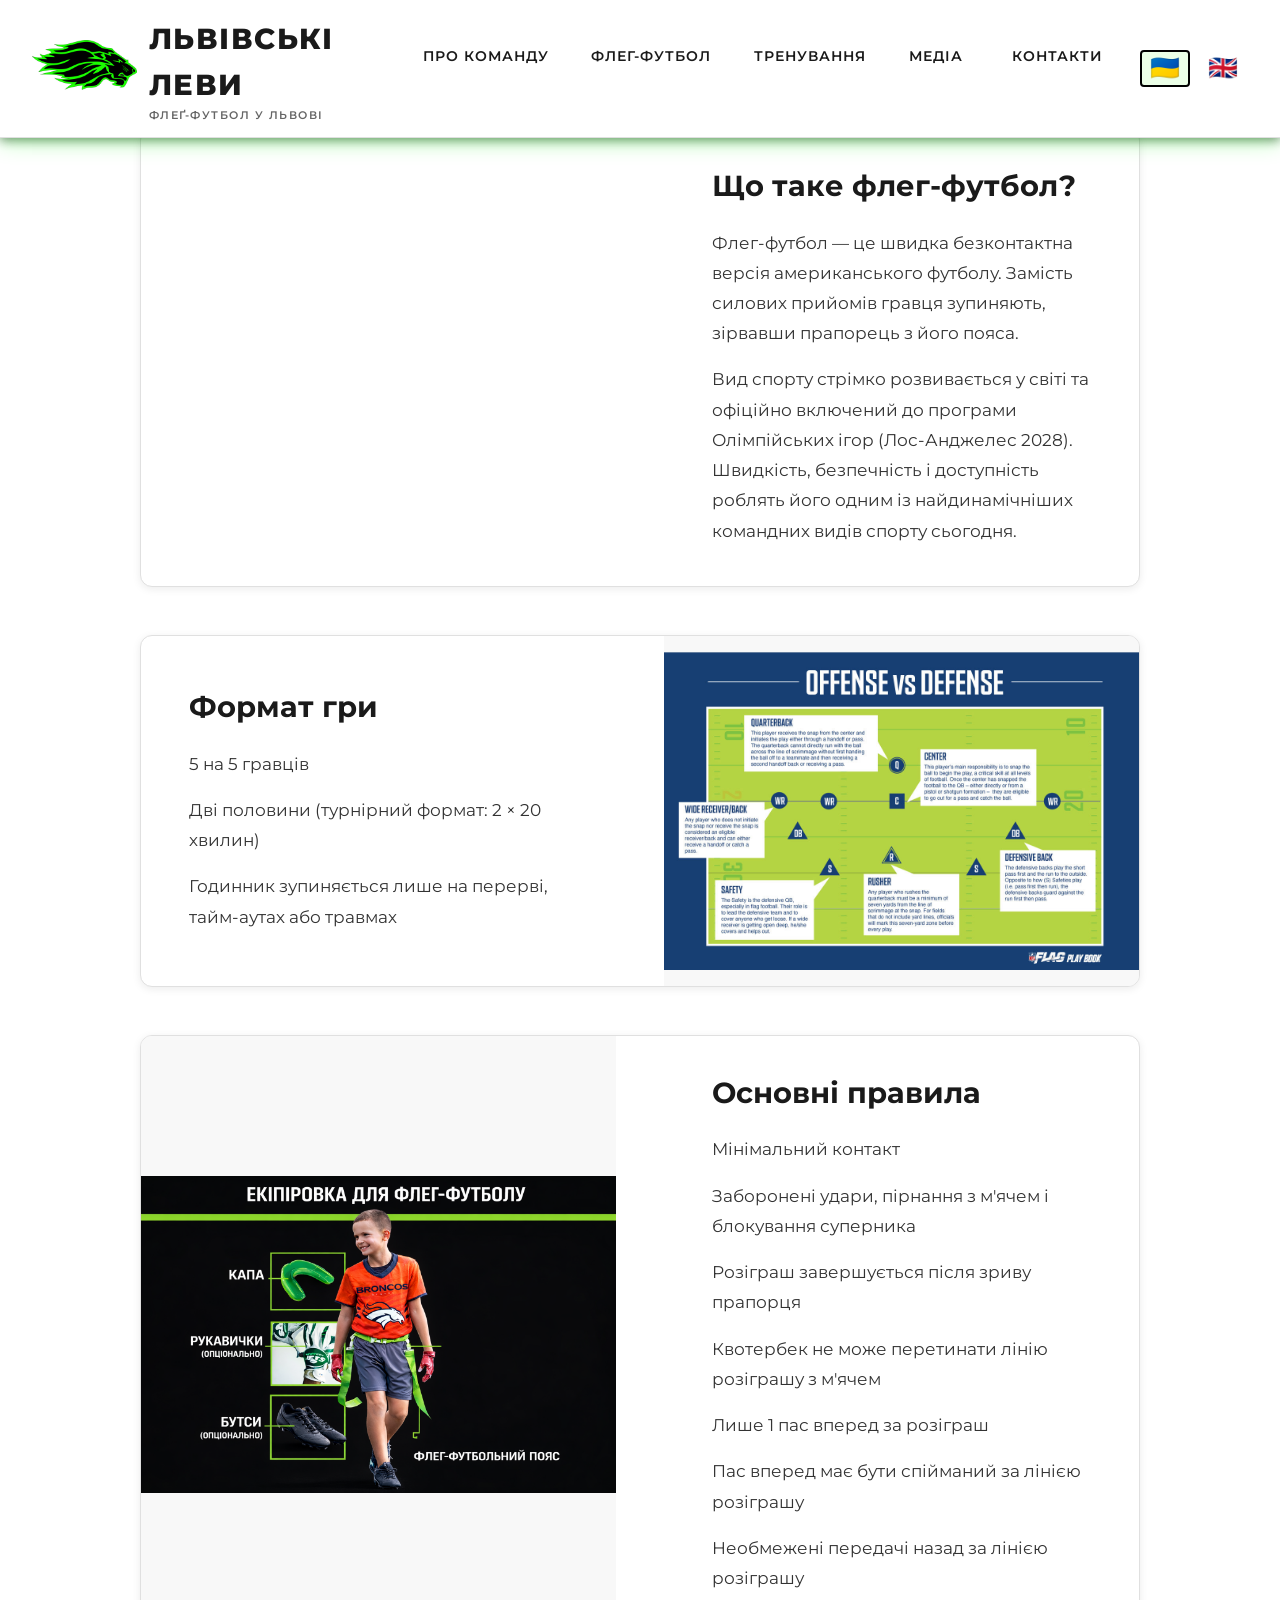
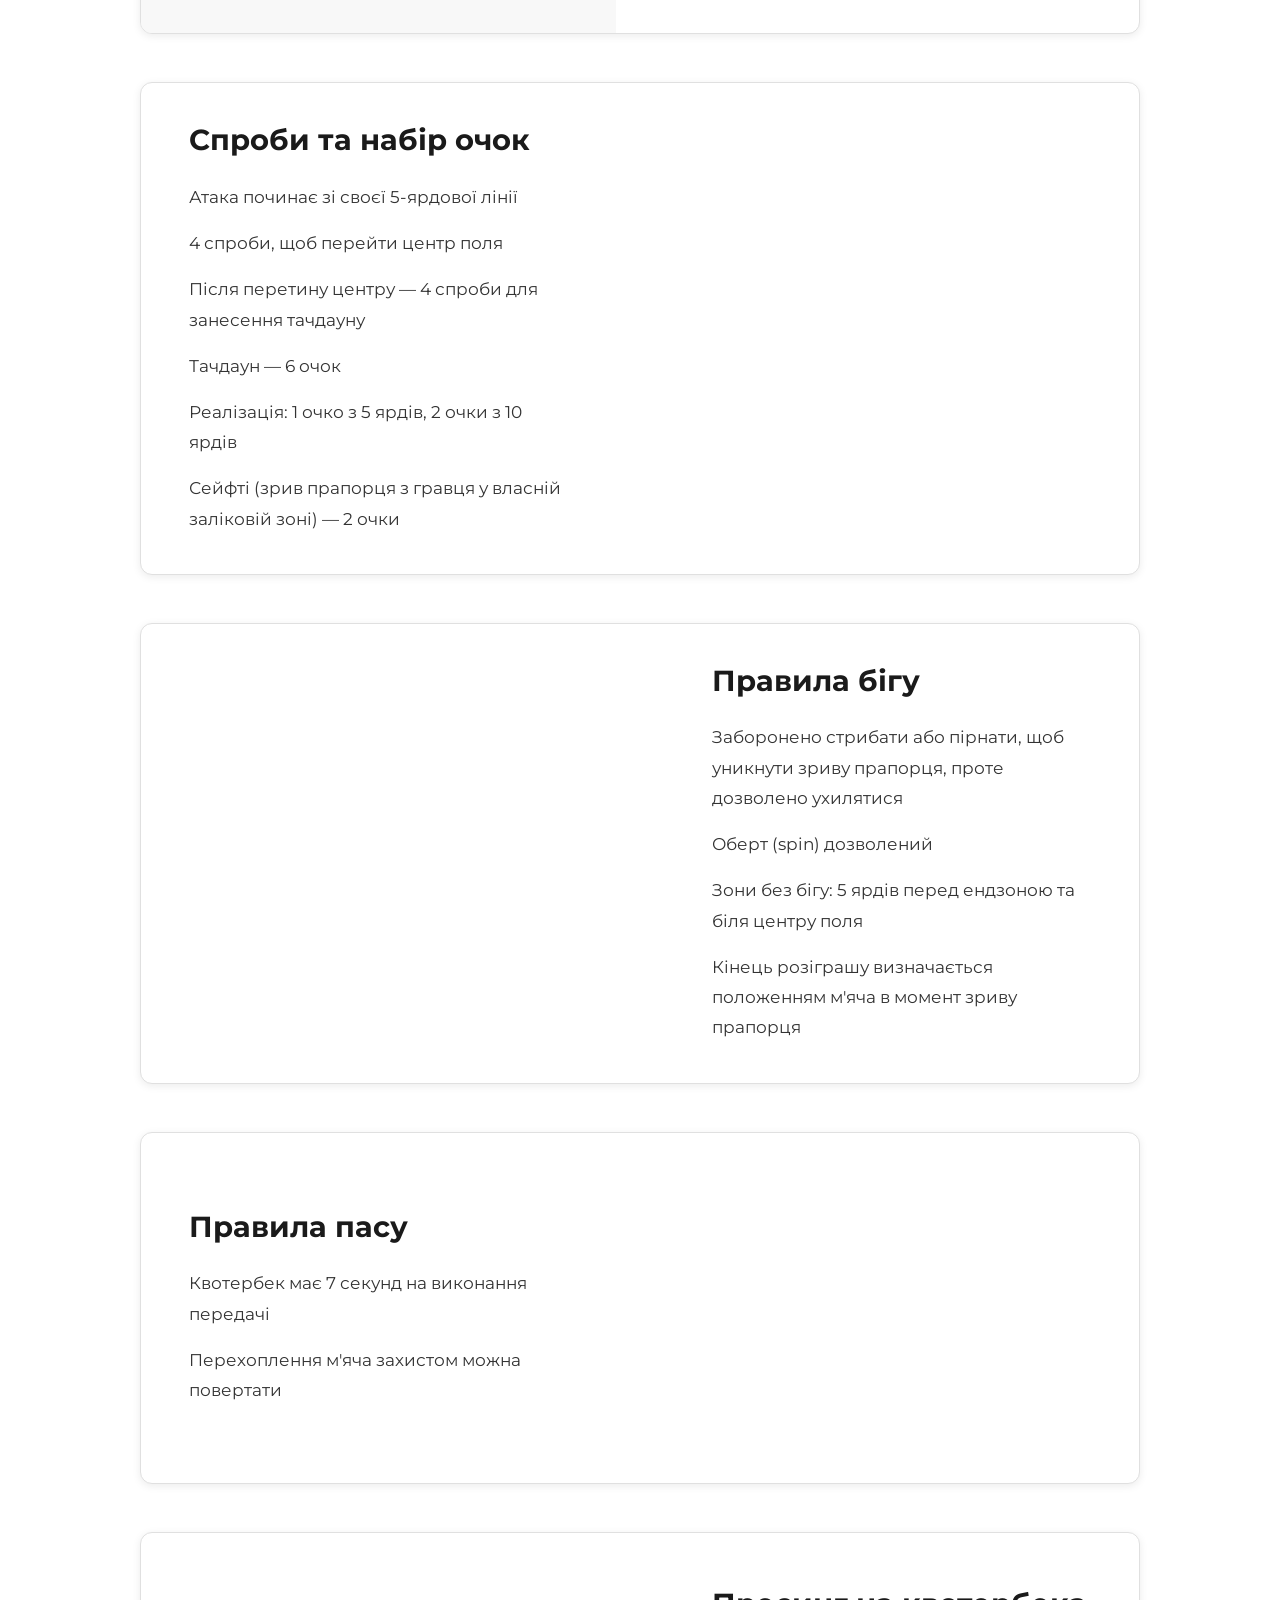
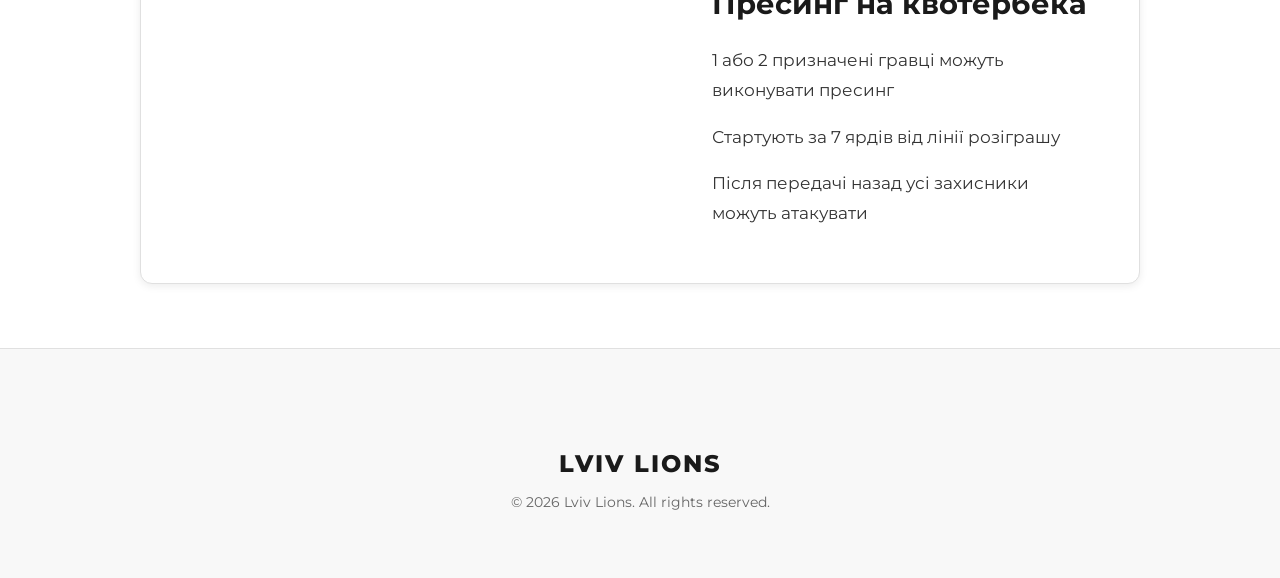
==== commit 2865045f: "wip" ====
--- a/flag-football.html
+++ b/flag-football.html
@@ -96,23 +96,23 @@
 
         .rule-tile__media {
             height: 100%;
-            min-height: 400px;
+            min-height: 300px;
             overflow: hidden;
         }
 
         @media (min-width: 968px) {
             .rule-tile__media {
-                min-height: 450px;
+                min-height: 350px;
             }
         }
 
         .rule-tile__content {
-            padding: 2rem 2rem 2rem 3rem;
+            padding: 2rem;
         }
 
         @media (min-width: 968px) {
             .rule-tile__content {
-                padding: 3rem 3rem 3rem 4rem;
+                padding: 2.5rem 3rem;
             }
         }
 
@@ -123,6 +123,16 @@
             object-fit: cover;
             object-position: center center;
             display: block;
+        }
+
+        .rule-tile__image {
+            width: 100%;
+            height: 100%;
+            min-height: 100%;
+            object-fit: contain;
+            object-position: center center;
+            display: block;
+            background: #f8f8f8;
         }
 
         .rule-tile__placeholder {
@@ -178,13 +188,24 @@
             </div>
             <nav class="nav">
                 <ul class="nav-menu">
-                    <li><a href="index.html#about">ПРО КОМАНДУ</a></li>
-                    <li><a href="flag-football.html">ФЛЕГ-ФУТБОЛ</a></li>
-                    <li><a href="index.html#practice-locations">ТРЕНУВАННЯ</a></li>
-                    <li><a href="index.html#gallery">МЕДІА</a></li>
-                    <li><a href="index.html#contact">КОНТАКТИ</a></li>
+                    <li><a href="index.html#about" data-lang-ua="ПРО КОМАНДУ" data-lang-en="ABOUT TEAM">ПРО КОМАНДУ</a>
+                    </li>
+                    <li><a href="flag-football.html" data-lang-ua="ФЛЕГ-ФУТБОЛ"
+                            data-lang-en="FLAG FOOTBALL">ФЛЕГ-ФУТБОЛ</a></li>
+                    <li><a href="index.html#practice-locations" data-lang-ua="ТРЕНУВАННЯ"
+                            data-lang-en="TRAINING">ТРЕНУВАННЯ</a></li>
+                    <li><a href="index.html#gallery" data-lang-ua="МЕДІА" data-lang-en="MEDIA">МЕДІА</a></li>
+                    <li><a href="index.html#contact" data-lang-ua="КОНТАКТИ" data-lang-en="CONTACTS">КОНТАКТИ</a></li>
                 </ul>
             </nav>
+            <div class="lang-switcher">
+                <button class="lang-btn active" data-lang="ua">
+                    <span class="flag-icon">🇺🇦</span>
+                </button>
+                <button class="lang-btn" data-lang="en">
+                    <span class="flag-icon">🇬🇧</span>
+                </button>
+            </div>
             <div class="hamburger">
                 <span></span>
                 <span></span>
@@ -199,96 +220,124 @@
                 <div class="rule-tile">
                     <div class="rule-tile__media">
                         <video class="rule-tile__video" autoplay loop muted playsinline>
+                            <source src="assets/td1-square.mp4?v=3" type="video/mp4">
+                            Ваш браузер не підтримує відео.
+                        </video>
+                    </div>
+                    <div class="rule-tile__content">
+                        <h2 class="rule-tile__title" data-lang-ua="Що таке флег-футбол?"
+                            data-lang-en="What is Flag Football?">Що таке флег-футбол?</h2>
+                        <p class="rule-tile__text"
+                            data-lang-ua="Флег-футбол — це швидка безконтактна версія американського футболу. Замість силових прийомів гравця зупиняють, зірвавши прапорець з його пояса."
+                            data-lang-en="Flag football is a fast non-contact version of American football. Instead of tackles, a player is stopped by pulling a flag from their belt.">
+                            Флег-футбол — це швидка безконтактна версія американського футболу. Замість силових прийомів
+                            гравця зупиняють, зірвавши прапорець з його пояса.
+                        </p>
+                        <p class="rule-tile__text"
+                            data-lang-ua="Вид спорту стрімко розвивається у світі та офіційно включений до програми Олімпійських ігор (Лос-Анджелес 2028). Швидкість, безпечність і доступність роблять його одним із найдинамічніших командних видів спорту сьогодня."
+                            data-lang-en="The sport is rapidly developing worldwide and is officially included in the Olympic Games program (Los Angeles 2028). Speed, safety and accessibility make it one of the most dynamic team sports today.">
+                            Вид спорту стрімко розвивається у світі та офіційно включений до програми Олімпійських ігор
+                            (Лос-Анджелес 2028). Швидкість, безпечність і доступність роблять його одним із
+                            найдинамічніших командних видів спорту сьогодня.
+                        </p>
+                    </div>
+                </div>
+
+                <div class="rule-tile">
+                    <div class="rule-tile__media">
+                        <img src="assets/pos.jpg" alt="Формат гри" class="rule-tile__image">
+                    </div>
+                    <div class="rule-tile__content">
+                        <h2 class="rule-tile__title" data-lang-ua="Формат гри" data-lang-en="Game Format">Формат гри
+                        </h2>
+                        <p class="rule-tile__text" data-lang-ua="5 на 5 гравців" data-lang-en="5 on 5 players">
+                            <strong>5 на 5 гравців</strong>
+                        </p>
+                        <p class="rule-tile__text" data-lang-ua="Дві половини (турнірний формат: 2 × 20 хвилин)"
+                            data-lang-en="Two halves (tournament format: 2 × 20 minutes)">
+                            Дві половини (турнірний формат: 2 × 20 хвилин)
+                        </p>
+                        <p class="rule-tile__text"
+                            data-lang-ua="Годинник зупиняється лише на перерві, тайм-аутах або травмах"
+                            data-lang-en="Clock stops only at halftime, timeouts or injuries">
+                            Годинник зупиняється лише на перерві, тайм-аутах або травмах
+                        </p>
+                    </div>
+                </div>
+
+                <div class="rule-tile">
+                    <div class="rule-tile__media">
+                        <img src="assets/equip3.png" alt="Основні правила" class="rule-tile__image">
+                    </div>
+                    <div class="rule-tile__content">
+                        <h2 class="rule-tile__title" data-lang-ua="Основні правила" data-lang-en="Basic Rules">Основні
+                            правила</h2>
+                        <p class="rule-tile__text" data-lang-ua="Мінімальний контакт" data-lang-en="Minimal contact">
+                            <strong>Мінімальний контакт</strong>
+                        </p>
+                        <p class="rule-tile__text"
+                            data-lang-ua="Заборонені удари, пірнання з м'ячем і блокування суперника"
+                            data-lang-en="Hitting, diving with the ball and blocking opponents are prohibited">
+                            Заборонені удари, пірнання з м'ячем і блокування суперника
+                        </p>
+                        <p class="rule-tile__text" data-lang-ua="Розіграш завершується після зриву прапорця"
+                            data-lang-en="Play ends after flag is pulled">
+                            Розіграш завершується після зриву прапорця
+                        </p>
+                        <p class="rule-tile__text" data-lang-ua="Квотербек не може перетинати лінію розіграшу з м'ячем"
+                            data-lang-en="Quarterback cannot cross the line of scrimmage with the ball">
+                            Квотербек не може перетинати лінію розіграшу з м'ячем
+                        </p>
+                        <p class="rule-tile__text" data-lang-ua="Лише 1 пас вперед за розіграш"
+                            data-lang-en="Only 1 forward pass per play">
+                            Лише 1 пас вперед за розіграш
+                        </p>
+                        <p class="rule-tile__text" data-lang-ua="Пас вперед має бути спійманий за лінією розіграшу"
+                            data-lang-en="Forward pass must be caught behind the line of scrimmage">
+                            Пас вперед має бути спійманий за лінією розіграшу
+                        </p>
+                        <p class="rule-tile__text" data-lang-ua="Необмежені передачі назад за лінією розіграшу"
+                            data-lang-en="Unlimited backward passes behind the line of scrimmage">
+                            Необмежені передачі назад за лінією розіграшу
+                        </p>
+                    </div>
+                </div>
+
+                <div class="rule-tile">
+                    <div class="rule-tile__media">
+                        <video class="rule-tile__video" autoplay loop muted playsinline>
                             <source src="assets/catch-top.mp4" type="video/mp4">
                             Ваш браузер не підтримує відео.
                         </video>
                     </div>
                     <div class="rule-tile__content">
-                        <h2 class="rule-tile__title">Що таке флег-футбол?</h2>
-                        <p class="rule-tile__text">
-                            Флег-футбол — це швидка безконтактна версія американського футболу. Замість силових прийомів
-                            гравця зупиняють, зірвавши прапорець з його пояса.
-                        </p>
-                        <p class="rule-tile__text">
-                            Вид спорту стрімко розвивається у світі та офіційно включений до програми Олімпійських ігор
-                            (Лос-Анджелес 2028). Швидкість, безпечність і доступність роблять його одним із
-                            найдинамічніших командних видів спорту сьогодня.
-                        </p>
-                    </div>
-                </div>
-
-                <div class="rule-tile">
-                    <div class="rule-tile__media">
-                        <div class="rule-tile__placeholder">Місце для відео/фото</div>
-                    </div>
-                    <div class="rule-tile__content">
-                        <h2 class="rule-tile__title">Формат гри</h2>
-                        <p class="rule-tile__text">
-                            <strong>5 на 5 гравців</strong>
-                        </p>
-                        <p class="rule-tile__text">
-                            Дві половини (турнірний формат: 2 × 20 хвилин)
-                        </p>
-                        <p class="rule-tile__text">
-                            Годинник зупиняється лише на перерві, тайм-аутах або травмах
-                        </p>
-                    </div>
-                </div>
-
-                <div class="rule-tile">
-                    <div class="rule-tile__media">
-                        <div class="rule-tile__placeholder">Місце для відео/фото</div>
-                    </div>
-                    <div class="rule-tile__content">
-                        <h2 class="rule-tile__title">Основні правила</h2>
-                        <p class="rule-tile__text">
-                            <strong>Мінімальний контакт</strong>
-                        </p>
-                        <p class="rule-tile__text">
-                            Заборонені удари, пірнання з м'ячем і блокування суперника
-                        </p>
-                        <p class="rule-tile__text">
-                            Розіграш завершується після зриву прапорця
-                        </p>
-                        <p class="rule-tile__text">
-                            Квотербек не може перетинати лінію розіграшу з м'ячем
-                        </p>
-                        <p class="rule-tile__text">
-                            Лише 1 пас вперед за розіграш
-                        </p>
-                        <p class="rule-tile__text">
-                            Пас вперед має бути спійманий за лінією розіграшу
-                        </p>
-                        <p class="rule-tile__text">
-                            Необмежені передачі назад за лінією розіграшу
-                        </p>
-                    </div>
-                </div>
-
-                <div class="rule-tile">
-                    <div class="rule-tile__media">
-                        <div class="rule-tile__placeholder">Місце для відео/фото</div>
-                    </div>
-                    <div class="rule-tile__content">
-                        <h2 class="rule-tile__title">Спроби та набір очок</h2>
-                        <p class="rule-tile__text">
+                        <h2 class="rule-tile__title" data-lang-ua="Спроби та набір очок"
+                            data-lang-en="Downs and Scoring">Спроби та набір очок</h2>
+                        <p class="rule-tile__text" data-lang-ua="Атака починає зі своєї 5-ярдової лінії"
+                            data-lang-en="Offense starts from their 5-yard line">
                             Атака починає зі своєї 5-ярдової лінії
                         </p>
-                        <p class="rule-tile__text">
+                        <p class="rule-tile__text" data-lang-ua="4 спроби, щоб перейти центр поля"
+                            data-lang-en="4 downs to cross midfield">
                             4 спроби, щоб перейти центр поля
                         </p>
-                        <p class="rule-tile__text">
+                        <p class="rule-tile__text"
+                            data-lang-ua="Після перетину центру — 4 спроби для занесення тачдауну"
+                            data-lang-en="After crossing midfield — 4 downs to score a touchdown">
                             Після перетину центру — 4 спроби для занесення тачдауну
                         </p>
-                        <p class="rule-tile__text">
+                        <p class="rule-tile__text" data-lang-ua="Тачдаун — 6 очок" data-lang-en="Touchdown — 6 points">
                             <strong>Тачдаун — 6 очок</strong>
                         </p>
-                        <p class="rule-tile__text">
+                        <p class="rule-tile__text" data-lang-ua="Реалізація: 1 очко з 5 ярдів, 2 очки з 10 ярдів"
+                            data-lang-en="Conversion: 1 point from 5 yards, 2 points from 10 yards">
                             <strong>Реалізація:</strong><br>
                             1 очко з 5 ярдів<br>
                             2 очки з 10 ярдів
                         </p>
-                        <p class="rule-tile__text">
+                        <p class="rule-tile__text"
+                            data-lang-ua="Сейфті (зрив прапорця з гравця у власній заліковій зоні) — 2 очки"
+                            data-lang-en="Safety (flag pulled from player in own end zone) — 2 points">
                             Сейфті (зрив прапорця з гравця у власній заліковій зоні) — 2 очки
                         </p>
                     </div>
@@ -302,17 +351,25 @@
                         </video>
                     </div>
                     <div class="rule-tile__content">
-                        <h2 class="rule-tile__title">Правила бігу</h2>
-                        <p class="rule-tile__text">
+                        <h2 class="rule-tile__title" data-lang-ua="Правила бігу" data-lang-en="Running Rules">Правила
+                            бігу</h2>
+                        <p class="rule-tile__text"
+                            data-lang-ua="Заборонено стрибати або пірнати, щоб уникнути зриву прапорця, проте дозволено ухилятися"
+                            data-lang-en="Jumping or diving to avoid flag pull is prohibited, but dodging is allowed">
                             Заборонено стрибати або пірнати, щоб уникнути зриву прапорця, проте дозволено ухилятися
                         </p>
-                        <p class="rule-tile__text">
+                        <p class="rule-tile__text" data-lang-ua="Оберт (spin) дозволений"
+                            data-lang-en="Spin is allowed">
                             Оберт (spin) дозволений
                         </p>
-                        <p class="rule-tile__text">
+                        <p class="rule-tile__text"
+                            data-lang-ua="Зони без бігу: 5 ярдів перед ендзоною та біля центру поля"
+                            data-lang-en="No-run zones: 5 yards before end zone and near midfield">
                             <strong>Зони без бігу:</strong> 5 ярдів перед ендзоною та біля центру поля
                         </p>
-                        <p class="rule-tile__text">
+                        <p class="rule-tile__text"
+                            data-lang-ua="Кінець розіграшу визначається положенням м'яча в момент зриву прапорця"
+                            data-lang-en="End of play is determined by ball position at moment of flag pull">
                             Кінець розіграшу визначається положенням м'яча в момент зриву прапорця
                         </p>
                     </div>
@@ -326,11 +383,14 @@
                         </video>
                     </div>
                     <div class="rule-tile__content">
-                        <h2 class="rule-tile__title">Правила пасу</h2>
-                        <p class="rule-tile__text">
+                        <h2 class="rule-tile__title" data-lang-ua="Правила пасу" data-lang-en="Passing Rules">Правила
+                            пасу</h2>
+                        <p class="rule-tile__text" data-lang-ua="Квотербек має 7 секунд на виконання передачі"
+                            data-lang-en="Quarterback has 7 seconds to throw the pass">
                             Квотербек має 7 секунд на виконання передачі
                         </p>
-                        <p class="rule-tile__text">
+                        <p class="rule-tile__text" data-lang-ua="Перехоплення м'яча захистом можна повертати"
+                            data-lang-en="Interceptions by defense can be returned">
                             Перехоплення м'яча захистом можна повертати
                         </p>
                     </div>
@@ -338,17 +398,24 @@
 
                 <div class="rule-tile">
                     <div class="rule-tile__media">
-                        <div class="rule-tile__placeholder">Місце для відео/фото</div>
-                    </div>
-                    <div class="rule-tile__content">
-                        <h2 class="rule-tile__title">Пресинг на квотербека</h2>
-                        <p class="rule-tile__text">
+                        <video class="rule-tile__video" autoplay loop muted playsinline>
+                            <source src="assets/sack-square.mp4?v=2" type="video/mp4">
+                            Ваш браузер не підтримує відео.
+                        </video>
+                    </div>
+                    <div class="rule-tile__content">
+                        <h2 class="rule-tile__title" data-lang-ua="Пресинг на квотербека" data-lang-en="QB Rush">Пресинг
+                            на квотербека</h2>
+                        <p class="rule-tile__text" data-lang-ua="1 або 2 призначені гравці можуть виконувати пресинг"
+                            data-lang-en="1 or 2 designated players can rush">
                             1 або 2 призначені гравці можуть виконувати пресинг
                         </p>
-                        <p class="rule-tile__text">
+                        <p class="rule-tile__text" data-lang-ua="Стартують за 7 ярдів від лінії розіграшу"
+                            data-lang-en="Start 7 yards from line of scrimmage">
                             Стартують за 7 ярдів від лінії розіграшу
                         </p>
-                        <p class="rule-tile__text">
+                        <p class="rule-tile__text" data-lang-ua="Після передачі назад усі захисники можуть атакувати"
+                            data-lang-en="After backward pass all defenders can rush">
                             Після передачі назад усі захисники можуть атакувати
                         </p>
                     </div>
--- a/styles.css
+++ b/styles.css
@@ -197,6 +197,46 @@
 
 .nav-menu a:hover::after {
     width: 80%;
+}
+
+.lang-switcher {
+    display: flex;
+    gap: 0.5rem;
+    align-items: center;
+    margin-left: 2rem;
+}
+
+.lang-btn {
+    background: transparent;
+    border: 2px solid transparent;
+    padding: 0.3rem 0.5rem;
+    cursor: pointer;
+    border-radius: 4px;
+    transition: all 0.3s ease;
+    display: flex;
+    align-items: center;
+    justify-content: center;
+}
+
+.lang-btn:hover {
+    border-color: var(--primary-green);
+}
+
+.lang-btn.active {
+    border-color: var(--primary-green);
+    background: rgba(57, 255, 20, 0.1);
+}
+
+.flag-icon {
+    font-size: 1.5rem;
+    line-height: 1;
+}
+
+@media (max-width: 768px) {
+    .lang-switcher {
+        margin-left: auto;
+        margin-right: 1rem;
+    }
 }
 
 .hamburger {
@@ -2373,6 +2413,7 @@
     line-height: 1.8;
     color: rgba(255, 255, 255, 0.9);
     margin: 0 0 1.5rem 0;
+    text-align: justify;
 }
 
 .about-story__text:last-child {
@@ -2861,46 +2902,30 @@
     display: flex;
     align-items: center;
     justify-content: center;
+    border-radius: 50%;
     background: rgba(255, 255, 255, 0.05);
-    border: 2px solid rgba(0, 255, 0, 0.3);
-    border-radius: 50%;
-    transition: var(--transition);
+    border: 2px solid rgba(255, 255, 255, 0.2);
+    color: var(--text-light);
+    transition: all 0.3s ease;
     position: relative;
     overflow: hidden;
 }
 
-.social-icon-large::before {
-    content: '';
-    position: absolute;
-    top: 0;
-    left: 0;
-    right: 0;
-    bottom: 0;
-    background: radial-gradient(circle, rgba(0, 255, 0, 0.2) 0%, transparent 70%);
-    opacity: 0;
-    transition: var(--transition);
-}
-
 .social-icon-large:hover {
-    transform: scale(1.15) rotate(5deg);
-    border-color: var(--primary-color);
-    box-shadow: 0 0 30px rgba(0, 255, 0, 0.6);
-    background: rgba(0, 255, 0, 0.1);
-}
-
-.social-icon-large:hover::before {
-    opacity: 1;
+    transform: translateY(-3px);
+    border-color: rgba(255, 255, 255, 0.4);
+    box-shadow: 0 4px 12px rgba(0, 0, 0, 0.15);
+    background: rgba(255, 255, 255, 0.08);
 }
 
 .social-icon-large svg {
     position: relative;
     z-index: 1;
-    transition: var(--transition);
+    transition: all 0.3s ease;
 }
 
 .social-icon-large:hover svg {
-    transform: scale(1.1);
-    filter: drop-shadow(0 0 8px rgba(0, 255, 0, 0.8));
+    transform: scale(1.05);
 }
 
 .social-icons {
@@ -3032,7 +3057,9 @@
     .practice-location__time {
         font-size: 0.85rem;
     }
-}/* ============================================
+}
+
+/* ============================================
    SIMPLIFIED FOOTER
    ============================================ */
 
@@ -3056,6 +3083,7 @@
     color: rgba(255, 255, 255, 0.7);
     margin: 0;
 }
+
 /* ============================================
    FLAG FOOTBALL RULES PAGE
    ============================================ */
@@ -3402,6 +3430,7 @@
     transform: translateY(-3px);
     box-shadow: 0 10px 30px rgba(0, 255, 0, 0.4);
 }
+
 /* ============================================
    FLAG FOOTBALL PAGE - SIMPLE TILE LAYOUT
    ============================================ */
@@ -3554,12 +3583,12 @@
     .rule-tile:nth-child(even) {
         grid-template-columns: 1fr 1fr;
     }
-    
+
     .rule-tile:nth-child(even) .rule-tile__media {
         order: 2;
     }
-    
+
     .rule-tile:nth-child(even) .rule-tile__content {
         order: 1;
     }
-}
+}
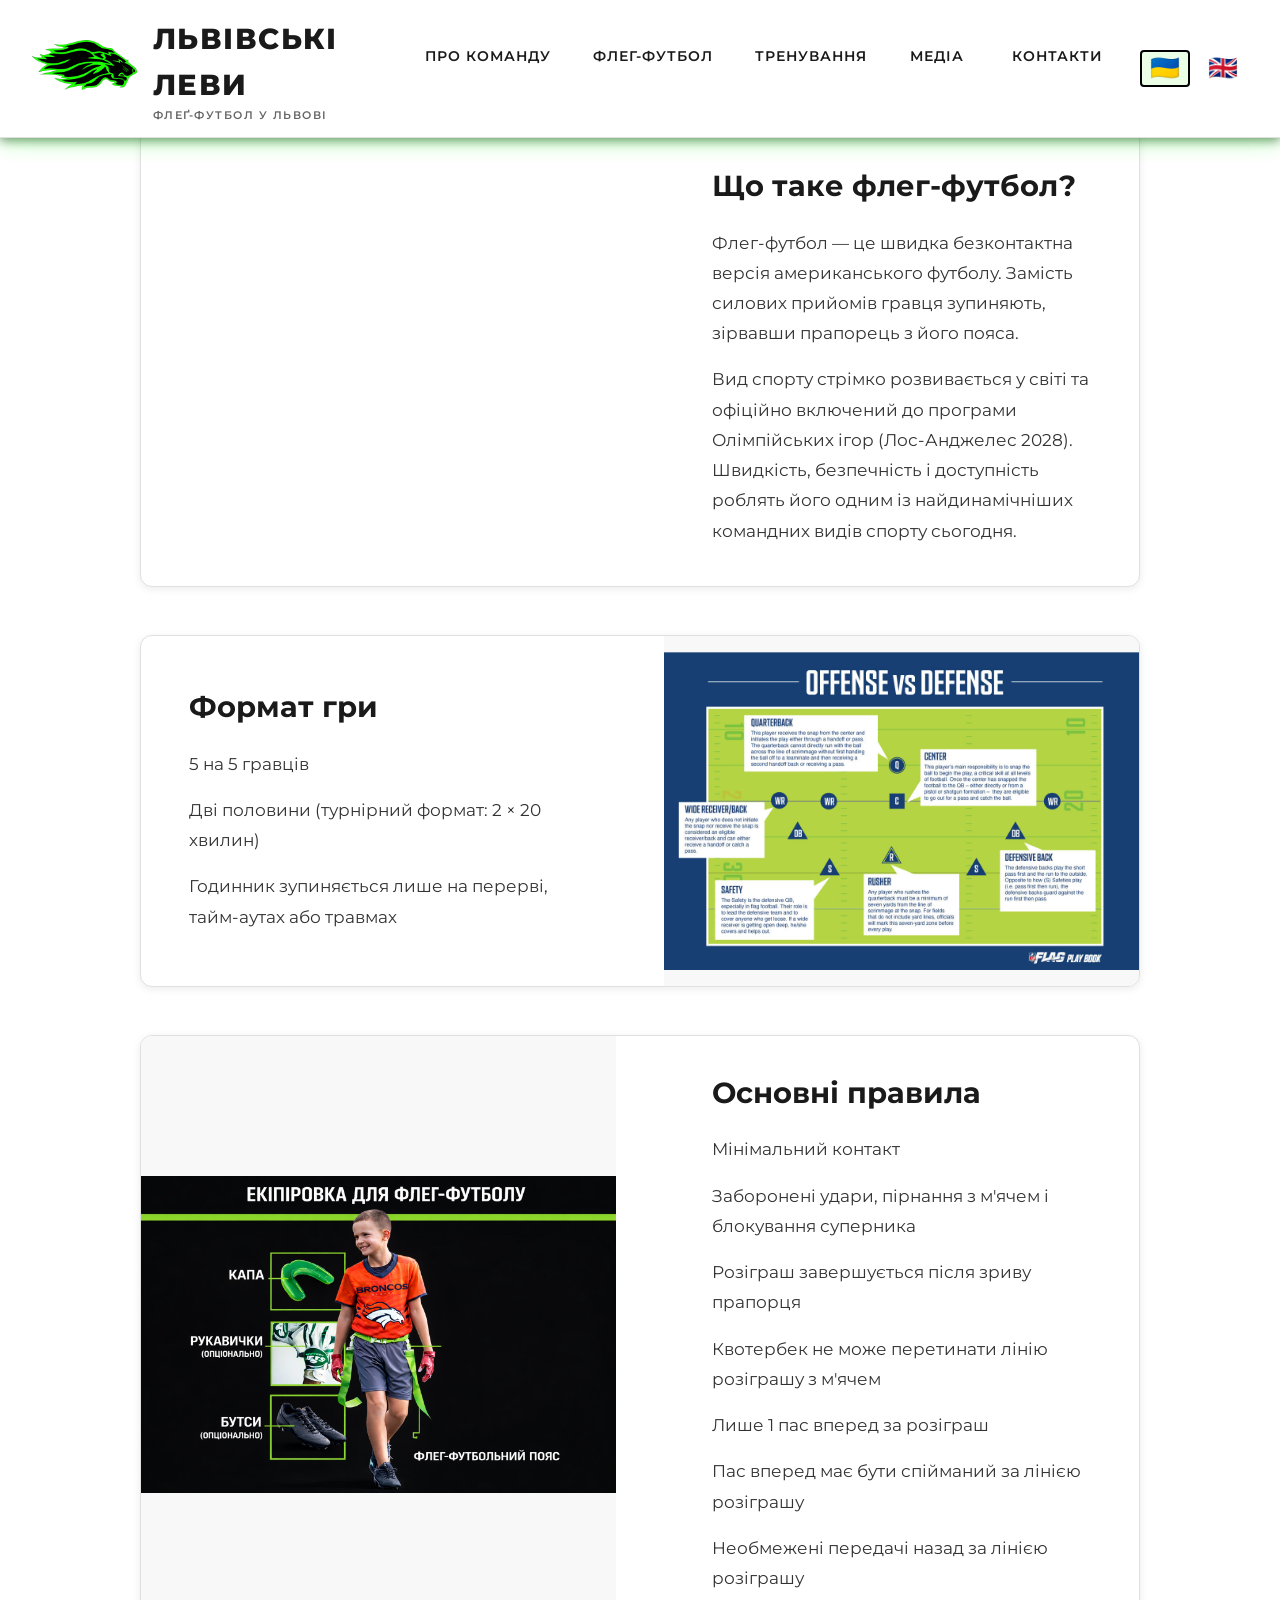
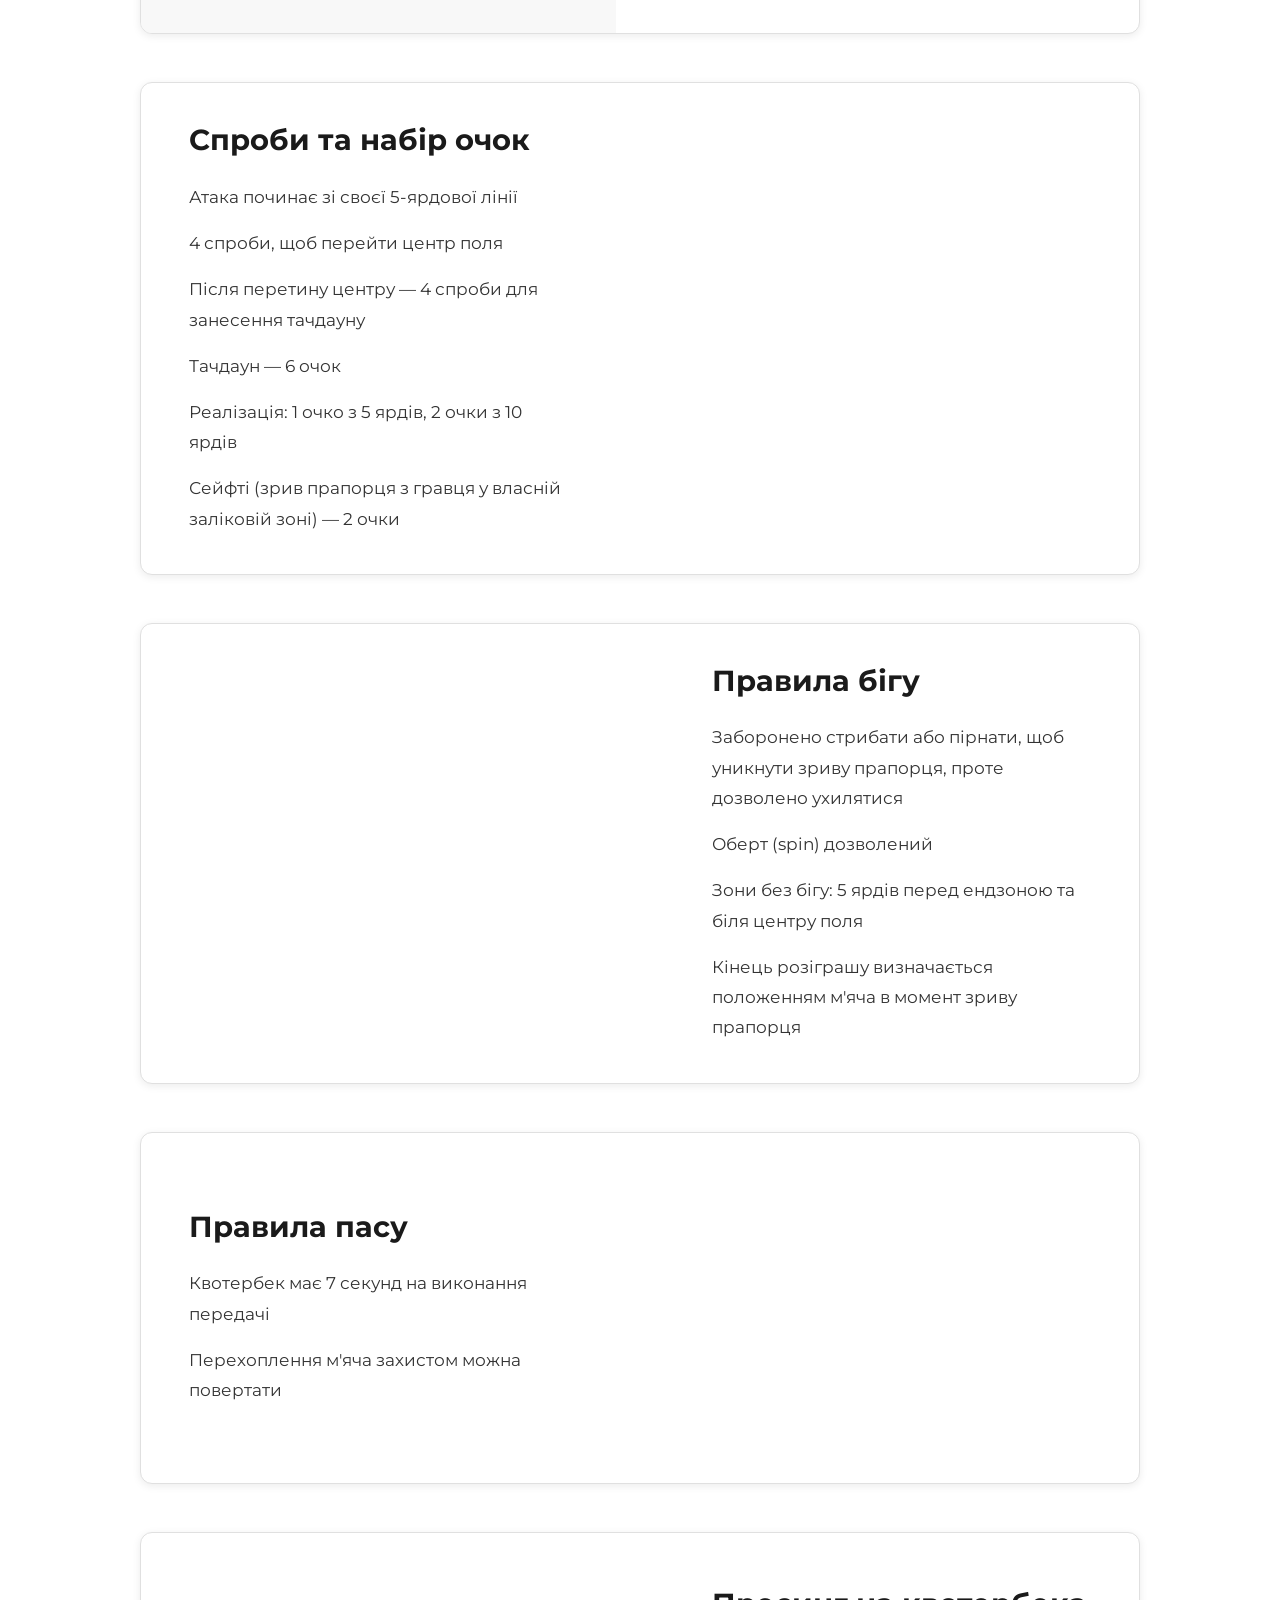
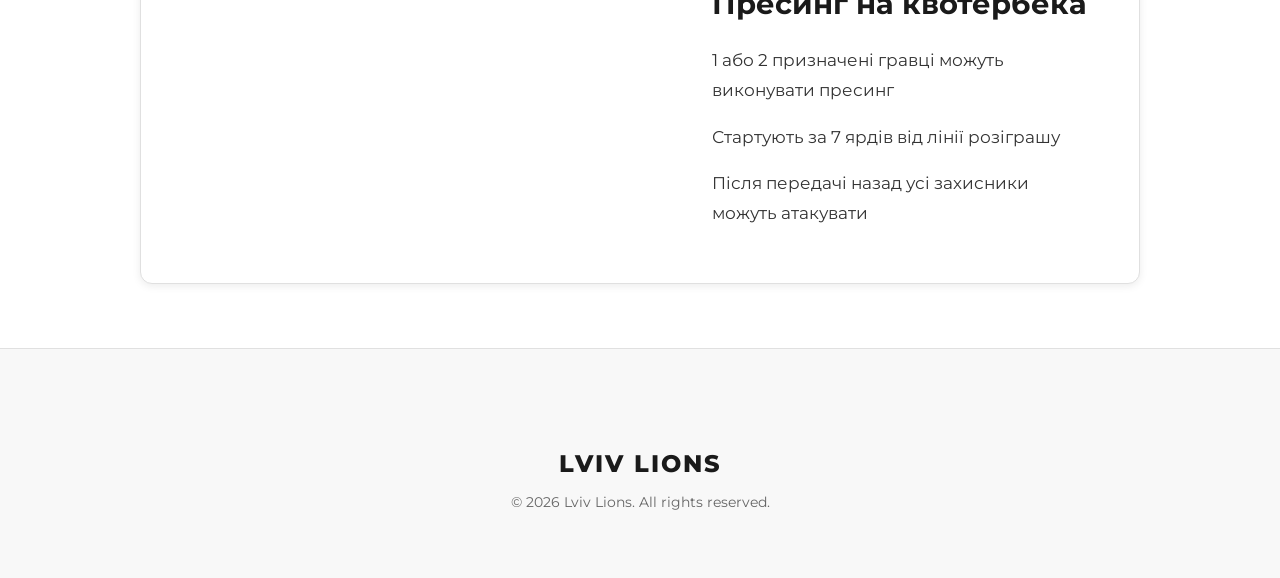
==== commit 8821c31d: "formspree" ====
--- a/flag-football.html
+++ b/flag-football.html
@@ -37,6 +37,32 @@
             color: #666666;
         }
 
+        .hamburger span {
+            background: #1a1a1a !important;
+        }
+
+        @media (max-width: 768px) {
+            .header {
+                background: #ffffff !important;
+            }
+
+            .logo-text {
+                color: #1a1a1a !important;
+            }
+
+            .logo-tagline {
+                color: #666666 !important;
+            }
+
+            .nav-menu.active {
+                background: #ffffff !important;
+            }
+
+            .nav-menu.active a {
+                color: #1a1a1a !important;
+            }
+        }
+
         .flag-football-page {
             background: #ffffff;
             padding: 8rem 0 4rem 0;
@@ -177,7 +203,7 @@
 <body>
     <header class="header">
         <div class="header-container">
-            <div class="logo">
+            <a href="index.html" class="logo">
                 <div class="logo-icon">
                     <img src="assets/logo.png" alt="Lviv Lions Logo">
                 </div>
@@ -185,7 +211,7 @@
                     <span class="logo-text">ЛЬВІВСЬКІ ЛЕВИ</span>
                     <span class="logo-tagline">Флеґ-футбол у Львові</span>
                 </div>
-            </div>
+            </a>
             <nav class="nav">
                 <ul class="nav-menu">
                     <li><a href="index.html#about" data-lang-ua="ПРО КОМАНДУ" data-lang-en="ABOUT TEAM">ПРО КОМАНДУ</a>
--- a/styles.css
+++ b/styles.css
@@ -97,7 +97,10 @@
 .logo {
     display: flex;
     align-items: center;
-    gap: 0.75rem;
+    gap: 1rem;
+    text-decoration: none;
+    color: inherit;
+    cursor: pointer;
 }
 
 .logo-text-wrapper {
@@ -234,8 +237,10 @@
 
 @media (max-width: 768px) {
     .lang-switcher {
+        display: flex;
         margin-left: auto;
         margin-right: 1rem;
+        z-index: 1001;
     }
 }
 
@@ -263,13 +268,15 @@
     display: flex;
     position: fixed;
     left: 0;
-    top: 70px;
+    top: 100%;
+    margin-top: -2px;
     flex-direction: column;
     background: rgba(10, 10, 10, 0.98);
     width: 100%;
     text-align: center;
     padding: 2rem 0;
     gap: 1.5rem;
+    z-index: 999;
 }
 
 .hero {
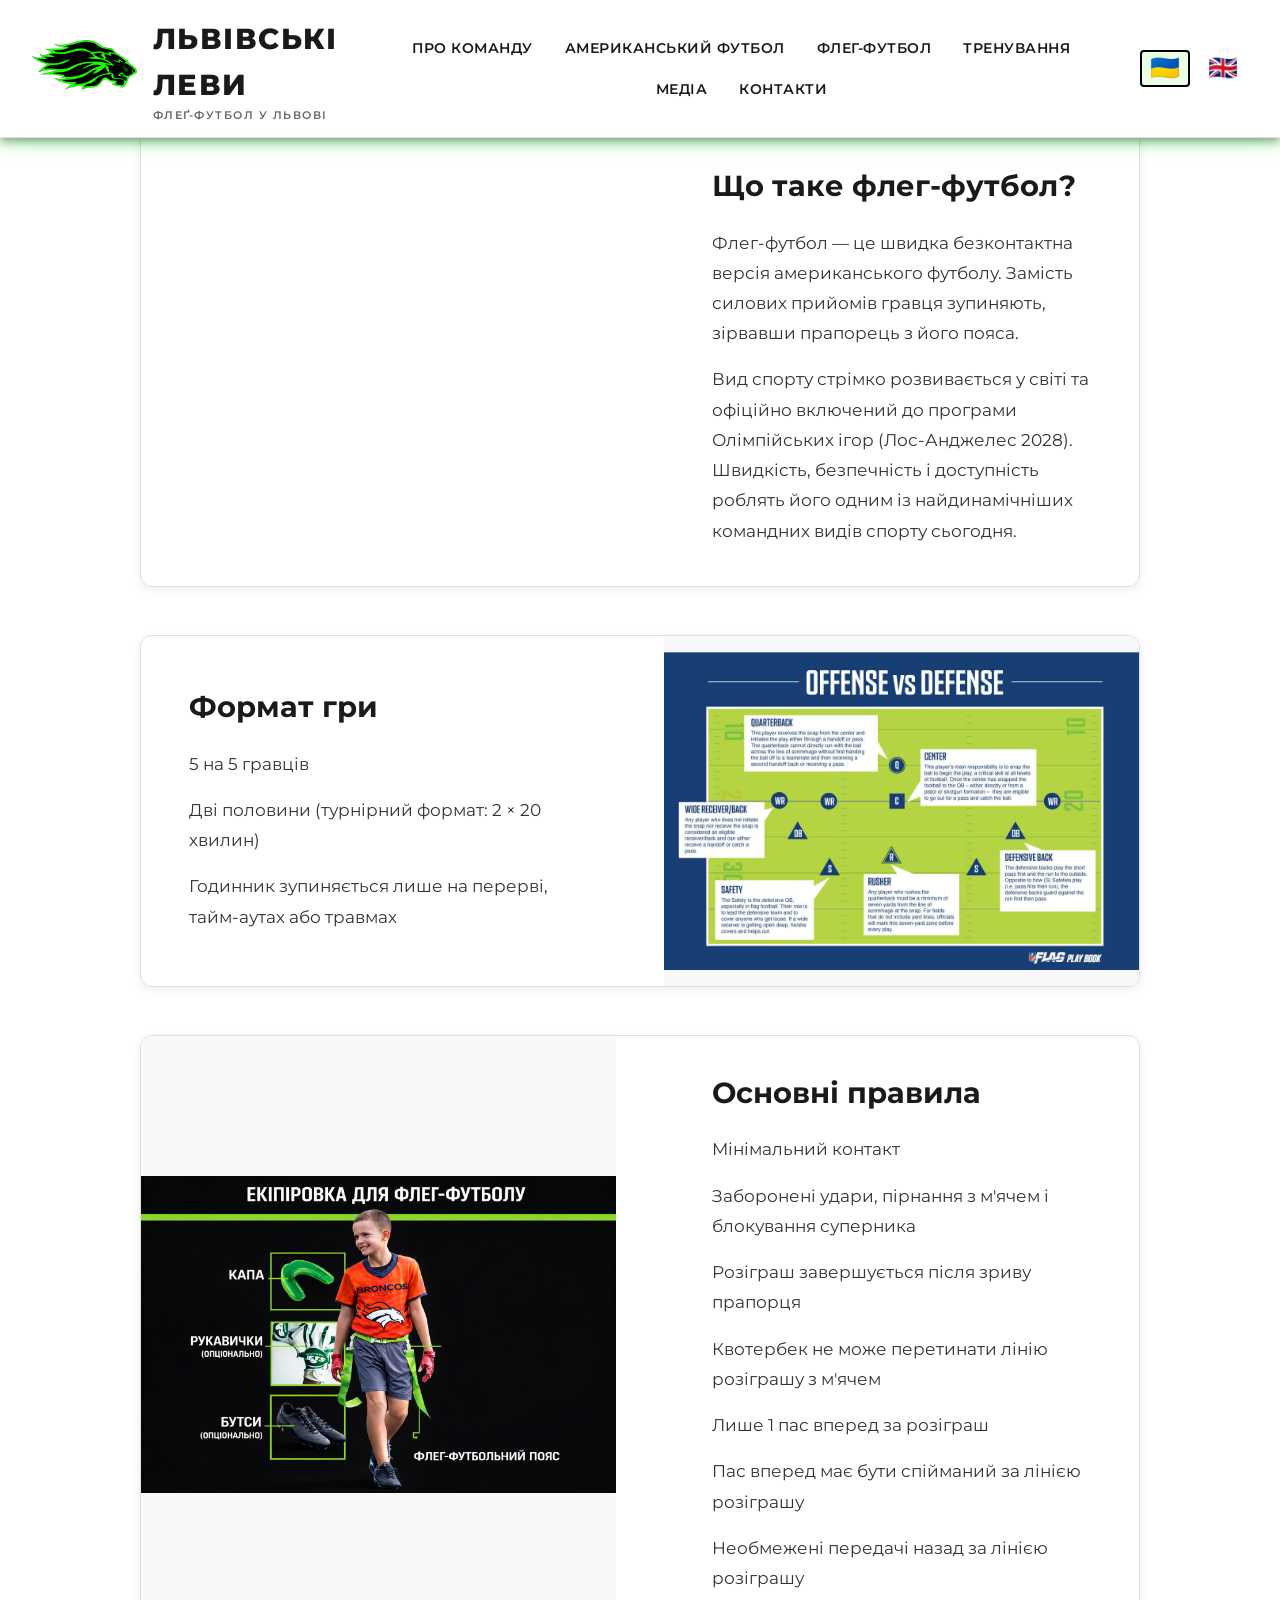
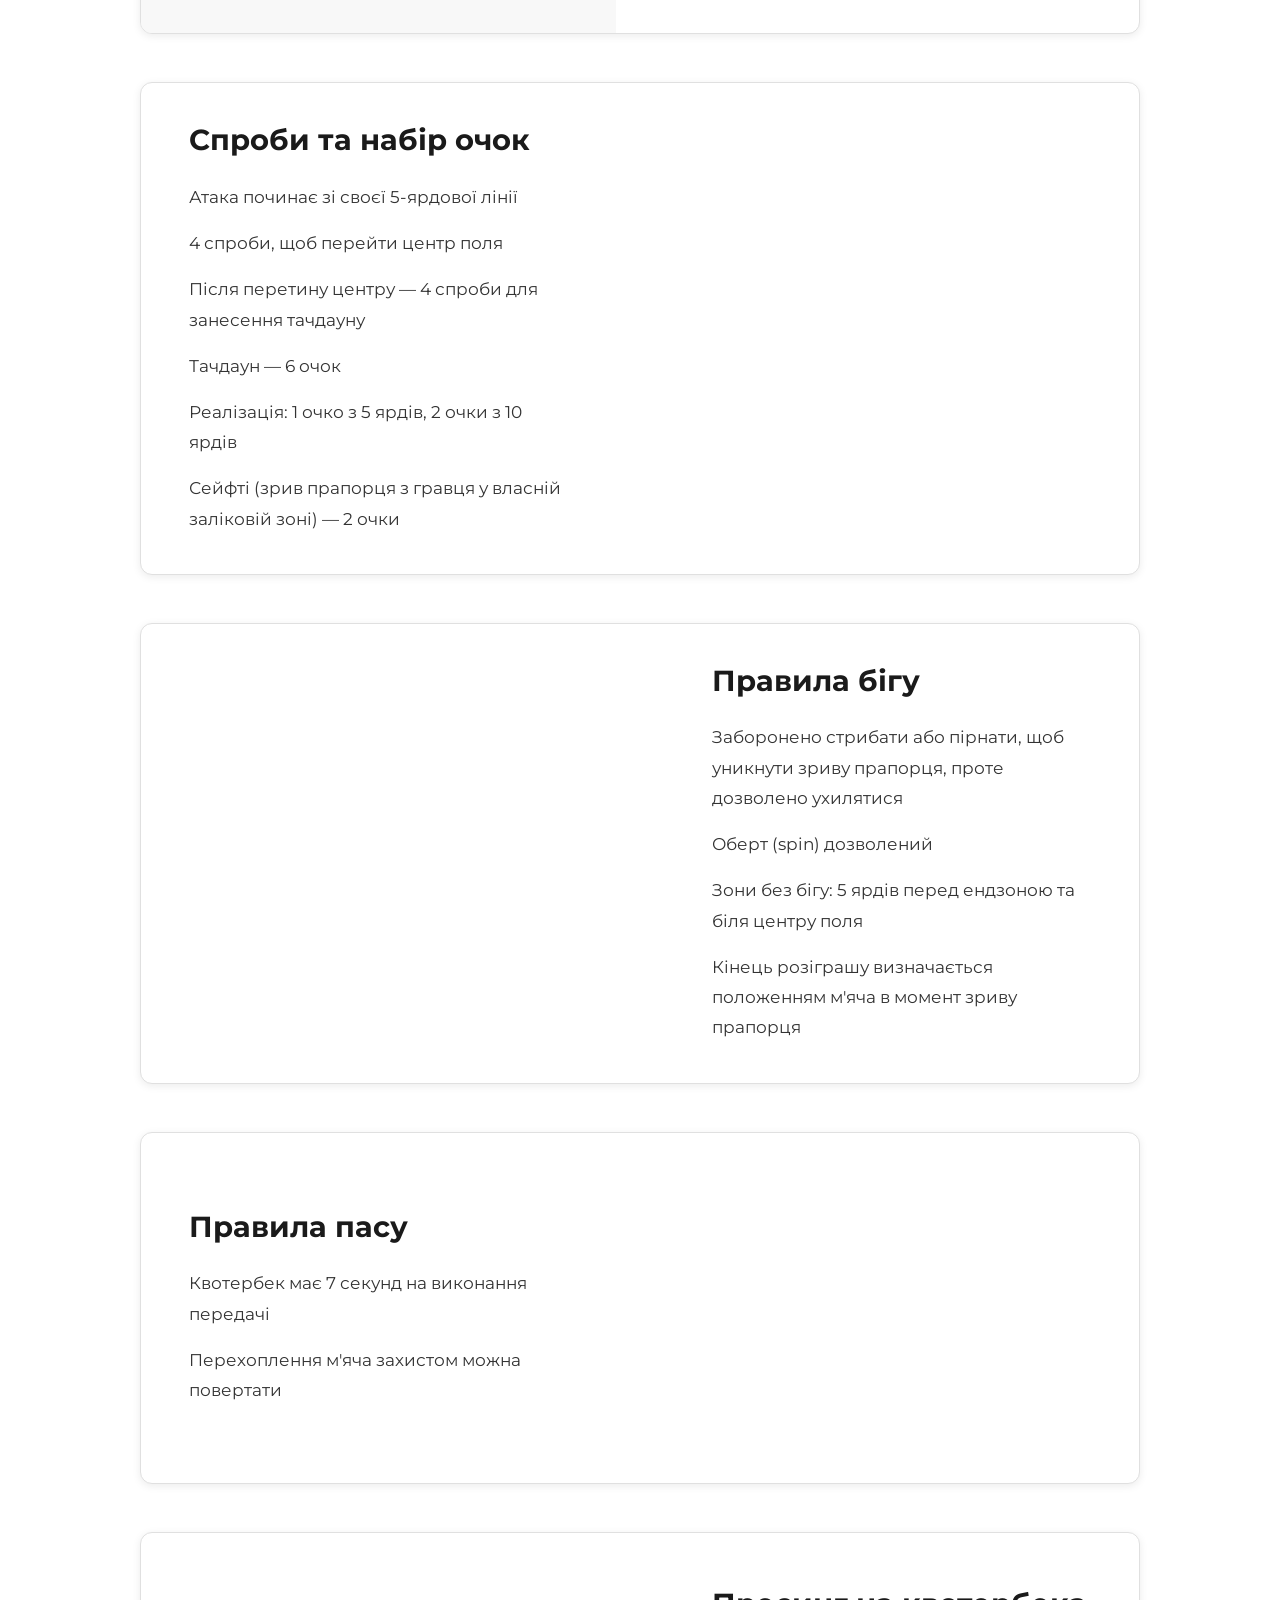
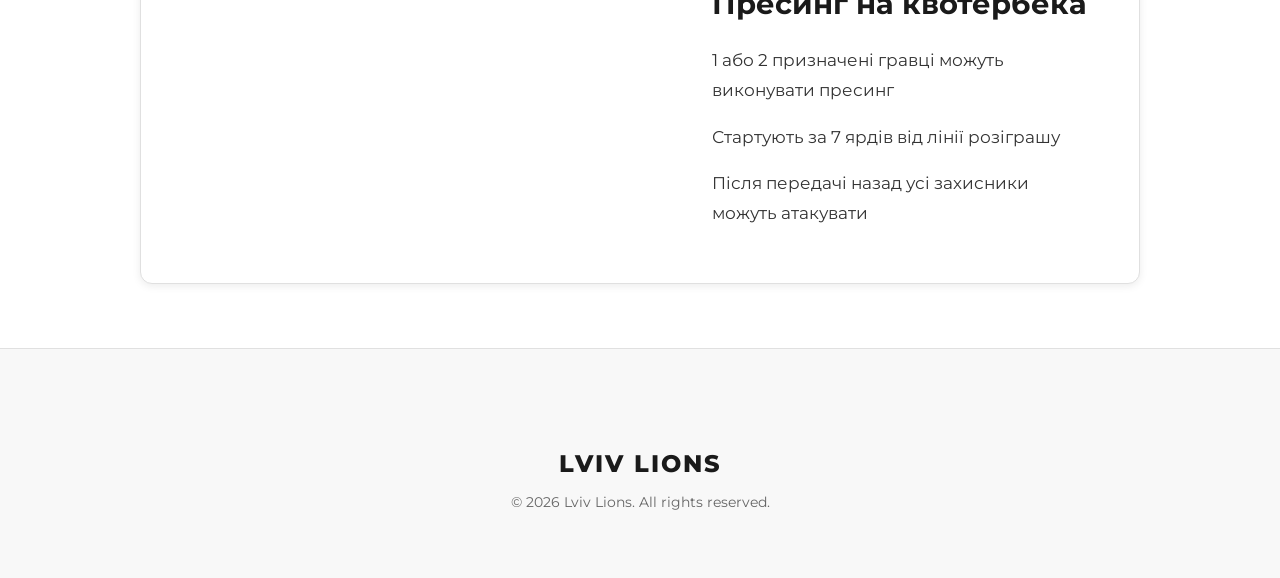
==== commit 597a121e: "wip" ====
--- a/flag-football.html
+++ b/flag-football.html
@@ -216,6 +216,8 @@
                 <ul class="nav-menu">
                     <li><a href="index.html#about" data-lang-ua="ПРО КОМАНДУ" data-lang-en="ABOUT TEAM">ПРО КОМАНДУ</a>
                     </li>
+                    <li><a href="american-football.html" data-lang-ua="АМЕРИКАНСЬКИЙ ФУТБОЛ"
+                            data-lang-en="AMERICAN FOOTBALL">АМЕРИКАНСЬКИЙ ФУТБОЛ</a></li>
                     <li><a href="flag-football.html" data-lang-ua="ФЛЕГ-ФУТБОЛ"
                             data-lang-en="FLAG FOOTBALL">ФЛЕГ-ФУТБОЛ</a></li>
                     <li><a href="index.html#practice-locations" data-lang-ua="ТРЕНУВАННЯ"
--- a/styles.css
+++ b/styles.css
@@ -161,12 +161,17 @@
 .nav-menu {
     display: none;
     list-style: none;
+    margin: 0;
+    padding: 0;
 }
 
 @media (min-width: 768px) {
     .nav-menu {
         display: flex;
-        gap: 1.5rem;
+        gap: 1rem;
+        align-items: center;
+        flex-wrap: wrap;
+        justify-content: center;
     }
 }
 
@@ -174,12 +179,13 @@
     color: white;
     text-decoration: none;
     font-weight: 600;
-    font-size: 0.9rem;
-    transition: var(--transition);
-    letter-spacing: 1px;
-    padding: 0.5rem 1rem;
+    font-size: 0.85rem;
+    transition: var(--transition);
+    letter-spacing: 0.5px;
+    padding: 0.5rem 0.5rem;
     border-radius: 4px;
     position: relative;
+    white-space: nowrap;
 }
 
 .nav-menu a::after {
@@ -1014,11 +1020,11 @@
 
 .instagram-video {
     width: 100%;
-    height: 100%;
+    height: 150%;
     object-fit: cover;
-    object-position: 30% 40%;
+    object-position: center center;
     position: absolute;
-    top: 0;
+    top: -25%;
     left: 0;
 }
 
@@ -1138,14 +1144,17 @@
 .female-team-tile,
 .male-team-tile,
 .youtube-tile,
-.flag-football-tile {
+.flag-football-tile,
+.american-football-tile {
     padding: 0;
 }
 
 .female-team-tile .feed-image,
 .male-team-tile .feed-image,
 .youtube-tile .feed-image,
-.flag-football-tile .feed-image {
+.flag-football-tile .feed-image,
+.american-football-tile .feed-image,
+.instagram-tile .feed-image {
     height: 100%;
     min-height: 250px;
     position: relative;
@@ -1156,7 +1165,9 @@
     .female-team-tile .feed-image,
     .male-team-tile .feed-image,
     .youtube-tile .feed-image,
-    .flag-football-tile .feed-image {
+    .flag-football-tile .feed-image,
+    .american-football-tile .feed-image,
+    .instagram-tile .feed-image {
         min-height: 280px;
     }
 }
